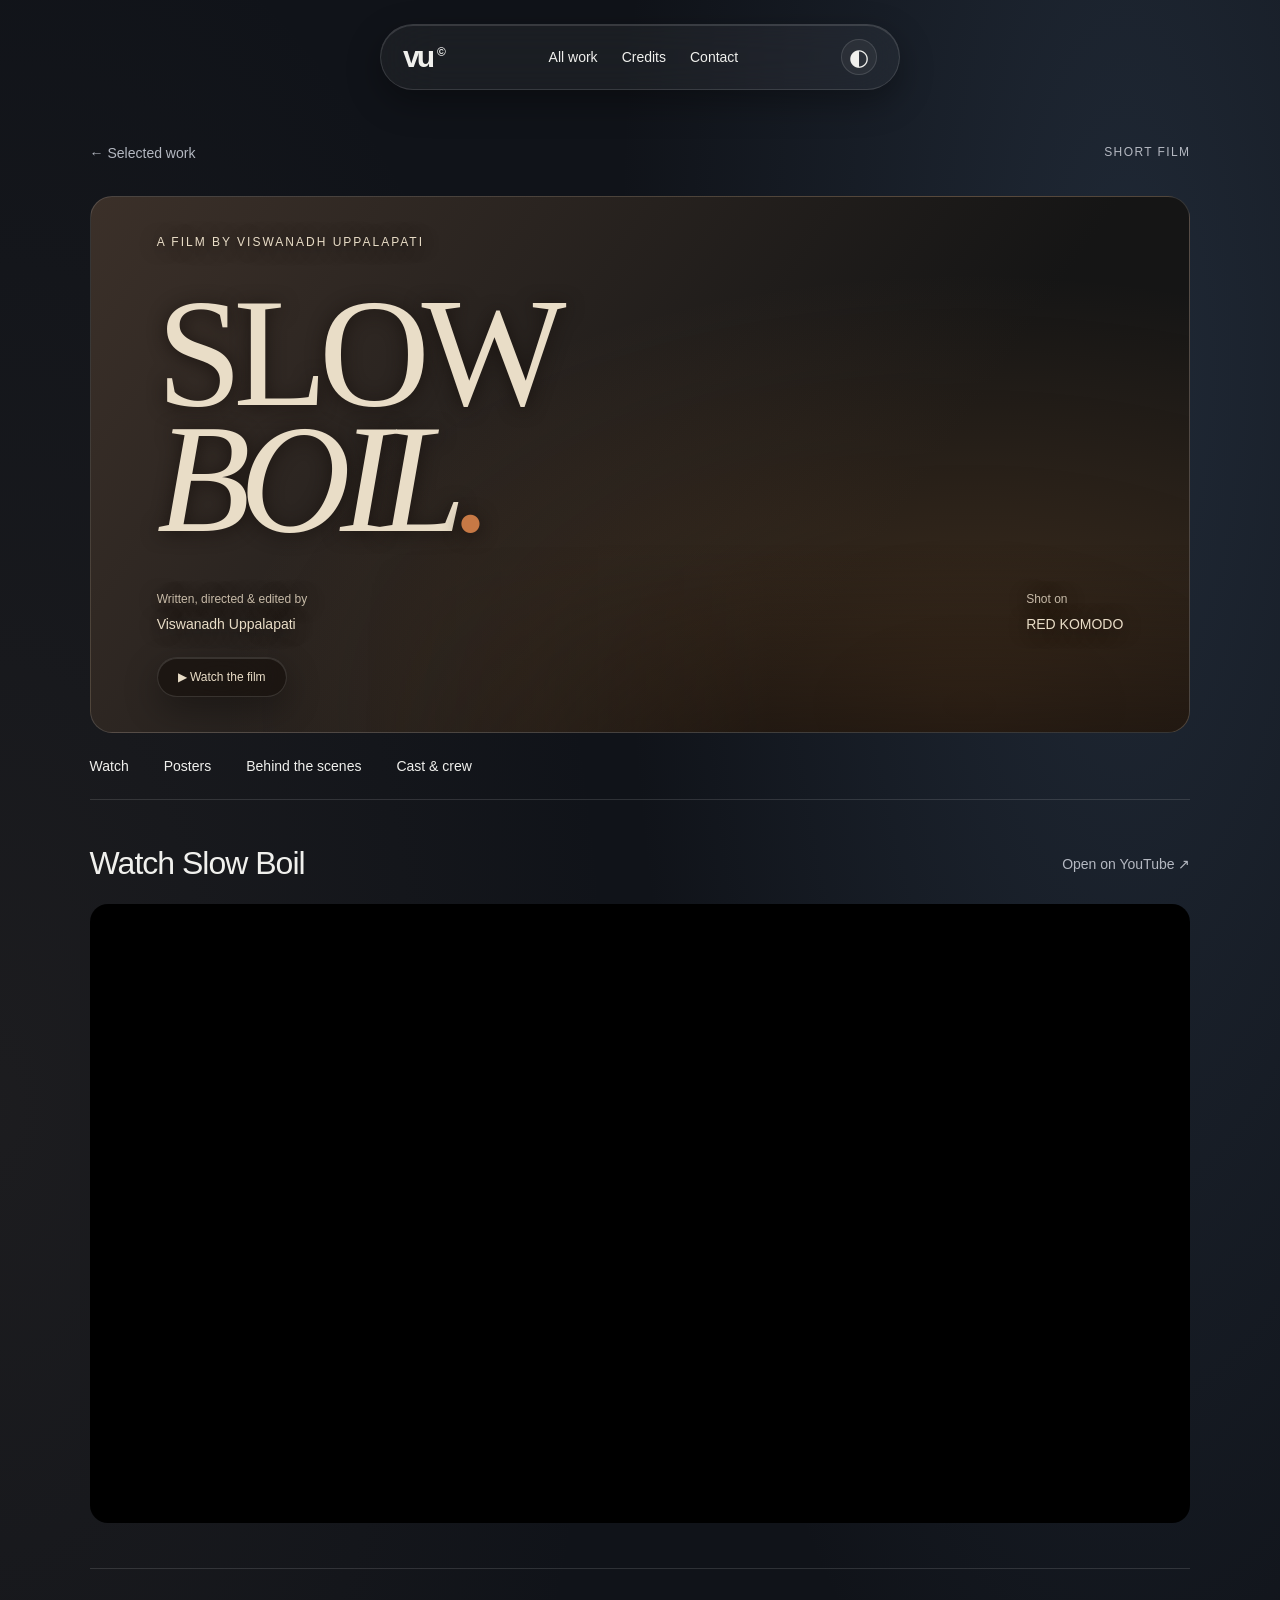
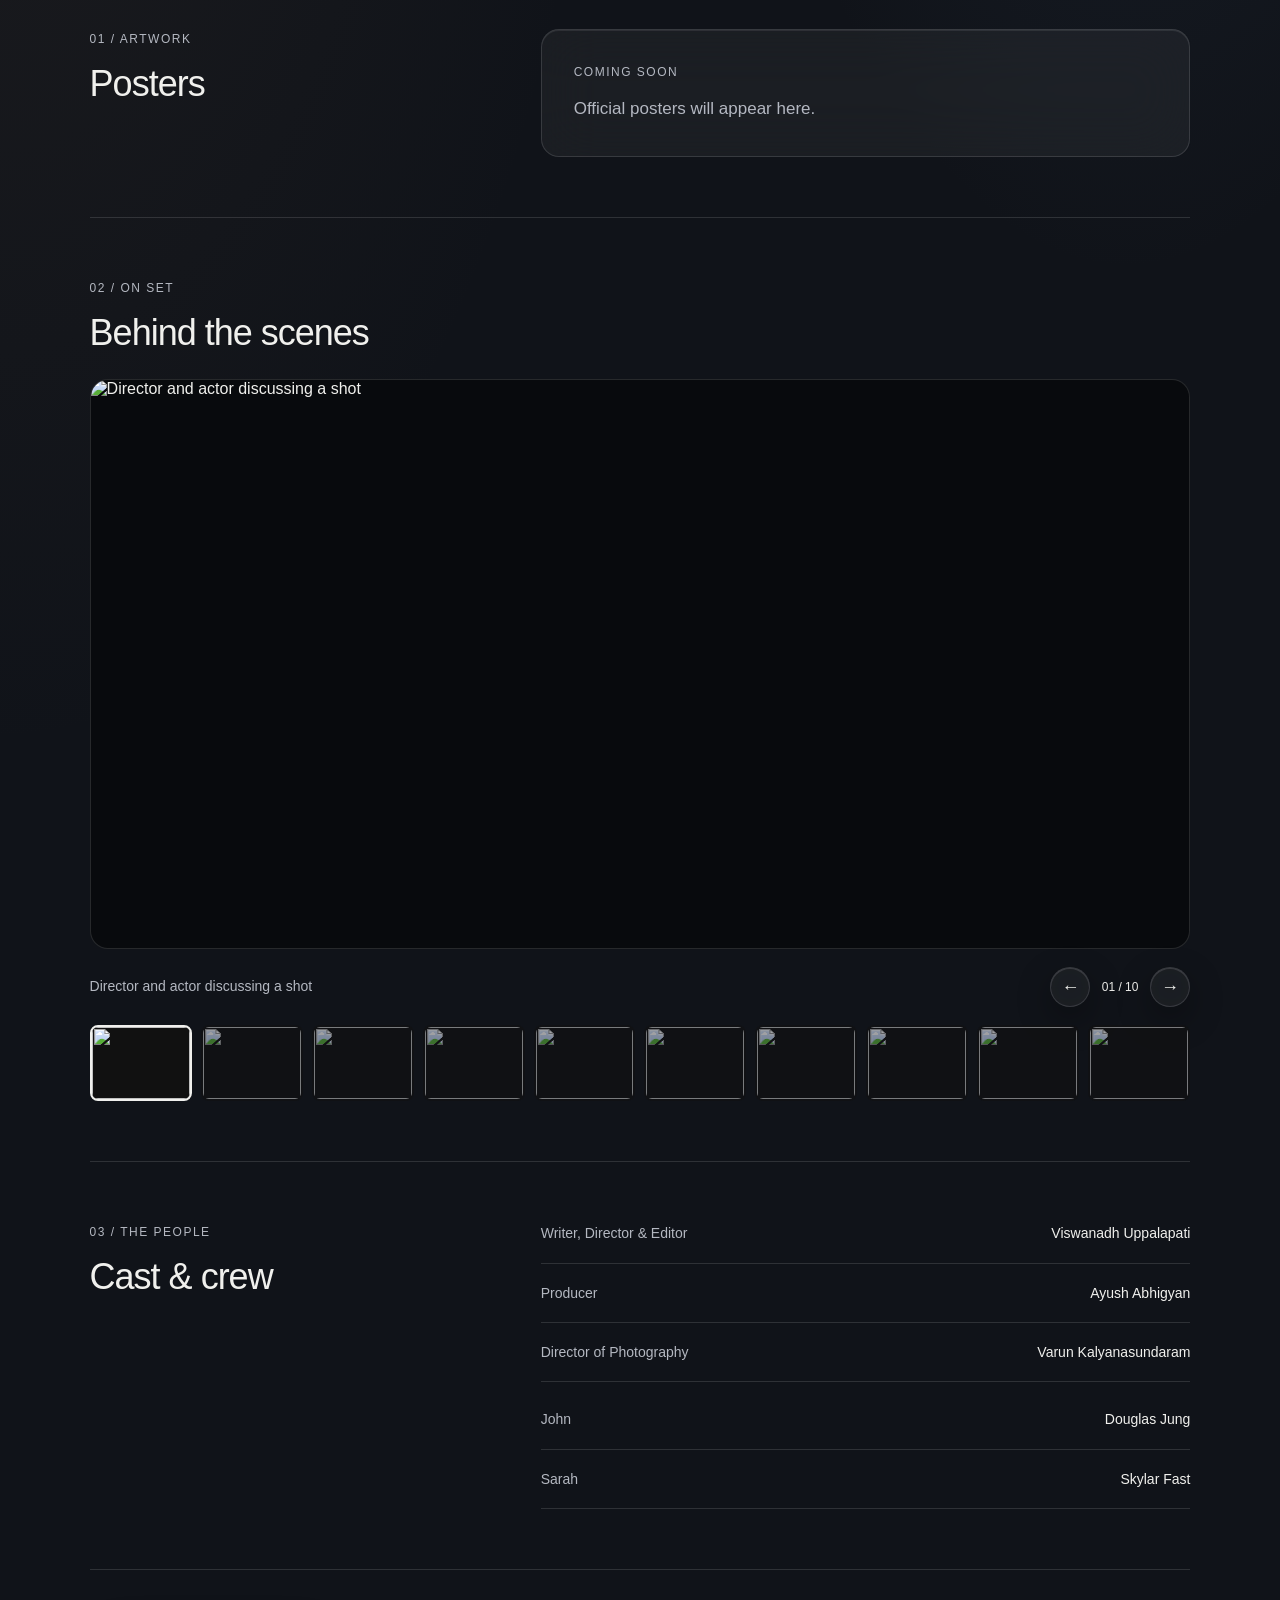
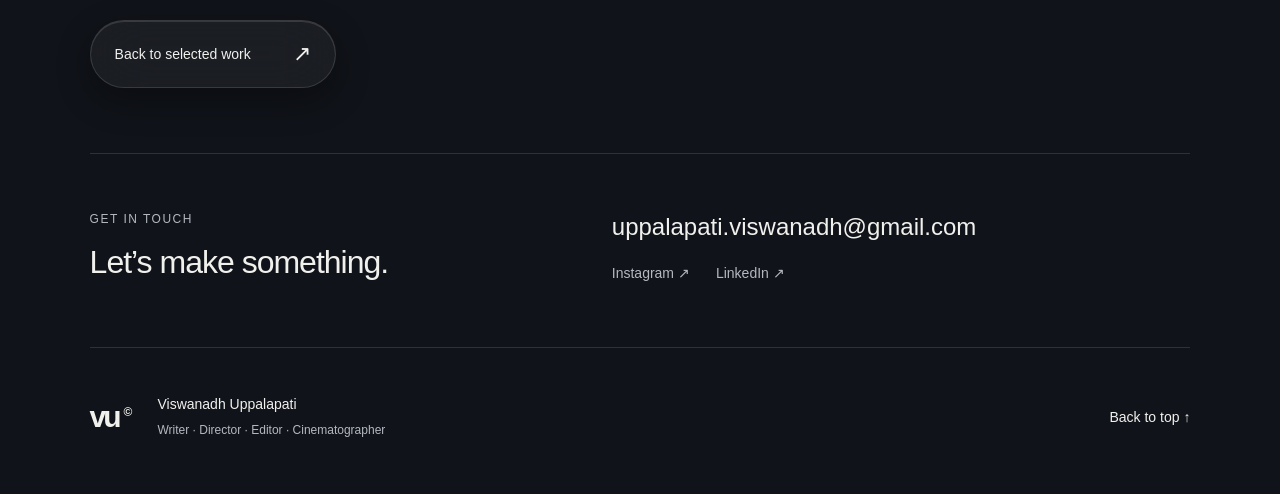
==== slow-boil.html @ 9a4bcbe4 "Add files via upload" ====
<!doctype html>
<html lang="en"><head><meta charset="UTF-8"><meta name="viewport" content="width=device-width, initial-scale=1"><meta name="theme-color" content="#11151d"><title>Slow Boil — A film by Viswanadh Uppalapati</title><meta name="description" content="Slow Boil. Written, directed and edited by Viswanadh Uppalapati. Film credits, posters and behind the scenes."><link rel="icon" href="favicon.svg"><link rel="stylesheet" href="style.css"><link rel="stylesheet" href="slow-boil.css"></head><body class="film-page"><a class="skip" href="#main">Skip to content</a><header class="nav glass"><a class="monogram" href="index.html" aria-label="Portfolio home">vu<span>©</span></a><nav aria-label="Main navigation"><a href="index.html#work">All work</a><a href="#credits">Credits</a><a href="#contact">Contact</a></nav><button id="theme" class="theme" aria-label="Switch to light appearance" title="Switch appearance">◐</button></header>
<main id="main"><section class="detail-hero"><div class="detail-kicker"><a href="index.html#work">← Selected work</a><span>SHORT FILM</span></div><div class="detail-title"><span class="slow-photo" aria-hidden="true"><img src="assets/slow-boil-still.png" alt="" fetchpriority="high"></span><p>A FILM BY VISWANADH UPPALAPATI</p><h1>SLOW<br><em>BOIL<span>.</span></em></h1><div class="detail-byline"><span>Written, directed &amp; edited by<br><strong>Viswanadh Uppalapati</strong></span><span>Shot on<br><strong>RED KOMODO</strong></span></div><a class="detail-watch watch-button glass" href="#watch">▶ Watch the film</a></div></section>
<nav class="detail-nav" aria-label="Film sections"><a href="#watch">Watch</a><a href="#posters">Posters</a><a href="#bts">Behind the scenes</a><a href="#credits">Cast &amp; crew</a></nav>
<section id="watch" class="watch-section"><div class="watch-heading"><h2>Watch Slow Boil</h2><a href="https://youtu.be/mSCTtwdkT5o" target="_blank" rel="noopener noreferrer">Open on YouTube ↗</a></div><div class="film-player"><iframe src="https://www.youtube-nocookie.com/embed/mSCTtwdkT5o" title="Watch Slow Boil" loading="lazy" referrerpolicy="strict-origin-when-cross-origin" allow="accelerometer; autoplay; clipboard-write; encrypted-media; gyroscope; picture-in-picture; web-share" allowfullscreen></iframe></div></section><section id="posters" class="film-section"><div class="section-heading"><span class="small">01 / ARTWORK</span><h2>Posters</h2></div><div class="gallery-empty glass"><span class="small">COMING SOON</span><p>Official posters will appear here.</p></div></section>
<section id="bts" class="film-section"><div class="section-heading"><span class="small">02 / ON SET</span><h2>Behind the scenes</h2></div><div class="bts-gallery"><figure class="bts-feature"><img id="bts-image" src="assets/slow-boil-bts/01.jpg" alt="Director and actor discussing a shot" loading="lazy"></figure><div class="bts-bar"><p id="bts-caption" aria-live="polite">Director and actor discussing a shot</p><div class="bts-controls"><button id="bts-prev" class="glass" aria-label="Previous BTS photo">←</button><span id="bts-count">01 / 10</span><button id="bts-next" class="glass" aria-label="Next BTS photo">→</button></div></div><div class="bts-thumbnails" aria-label="Choose a behind-the-scenes photo"><button class="bts-thumb" aria-label="View photo 1: Director and actor discussing a shot" aria-pressed="true" data-src="assets/slow-boil-bts/01.jpg" data-caption="Director and actor discussing a shot"><img src="assets/slow-boil-bts/01.jpg" alt="" width="912" height="692" loading="lazy"></button><button class="bts-thumb" aria-label="View photo 2: Reviewing the scene with the script and camera monitor" aria-pressed="false" data-src="assets/slow-boil-bts/02.jpg" data-caption="Reviewing the scene with the script and camera monitor"><img src="assets/slow-boil-bts/02.jpg" alt="" width="2048" height="1430" loading="lazy"></button><button class="bts-thumb" aria-label="View photo 3: Camera team preparing the shot" aria-pressed="false" data-src="assets/slow-boil-bts/03.jpg" data-caption="Camera team preparing the shot"><img src="assets/slow-boil-bts/03.jpg" alt="" width="1440" height="1080" loading="lazy"></button><button class="bts-thumb" aria-label="View photo 4: Crew checking the camera monitor" aria-pressed="false" data-src="assets/slow-boil-bts/04.jpg" data-caption="Crew checking the camera monitor"><img src="assets/slow-boil-bts/04.jpg" alt="" width="1440" height="1080" loading="lazy"></button><button class="bts-thumb" aria-label="View photo 5: Actors at the dinner table with the lighting setup" aria-pressed="false" data-src="assets/slow-boil-bts/05.jpg" data-caption="Actors at the dinner table with the lighting setup"><img src="assets/slow-boil-bts/05.jpg" alt="" width="1440" height="1080" loading="lazy"></button><button class="bts-thumb" aria-label="View photo 6: Filming the dinner scene with the boom microphone" aria-pressed="false" data-src="assets/slow-boil-bts/06.jpg" data-caption="Filming the dinner scene with the boom microphone"><img src="assets/slow-boil-bts/06.jpg" alt="" width="1440" height="1080" loading="lazy"></button><button class="bts-thumb" aria-label="View photo 7: Actor waiting beside the camera between takes" aria-pressed="false" data-src="assets/slow-boil-bts/07.jpg" data-caption="Actor waiting beside the camera between takes"><img src="assets/slow-boil-bts/07.jpg" alt="" width="1440" height="1080" loading="lazy"></button><button class="bts-thumb" aria-label="View photo 8: Crew working beside the equipment" aria-pressed="false" data-src="assets/slow-boil-bts/08.jpg" data-caption="Crew working beside the equipment"><img src="assets/slow-boil-bts/08.jpg" alt="" width="1440" height="1080" loading="lazy"></button><button class="bts-thumb" aria-label="View photo 9: A playful moment on the kitchen set" aria-pressed="false" data-src="assets/slow-boil-bts/09.jpg" data-caption="A playful moment on the kitchen set"><img src="assets/slow-boil-bts/09.jpg" alt="" width="1536" height="2048" loading="lazy"></button><button class="bts-thumb" aria-label="View photo 10: Slow Boil cast and crew together on set" aria-pressed="false" data-src="assets/slow-boil-bts/10.jpg" data-caption="Slow Boil cast and crew together on set"><img src="assets/slow-boil-bts/10.jpg" alt="" width="1138" height="496" loading="lazy"></button></div></div></section>
<section id="credits" class="film-section credits-section"><div class="section-heading"><span class="small">03 / THE PEOPLE</span><h2>Cast &amp; crew</h2></div><div class="film-credits"><dl><div><dt>Writer, Director &amp; Editor</dt><dd>Viswanadh Uppalapati</dd></div><div><dt>Producer</dt><dd>Ayush Abhigyan</dd></div><div><dt>Director of Photography</dt><dd>Varun Kalyanasundaram</dd></div></dl><dl><div><dt>John</dt><dd>Douglas Jung</dd></div><div><dt>Sarah</dt><dd>Skylar Fast</dd></div></dl></div></section>
<div class="return-work"><a class="button glass" href="index.html#work">Back to selected work <span aria-hidden="true">↗</span></a></div><section id="contact" class="contact-section"><div><span class="small">GET IN TOUCH</span><h2>Let’s make something.</h2></div><div class="contact-links"><a class="email-link" href="mailto:uppalapati.viswanadh@gmail.com">uppalapati.viswanadh@gmail.com</a><div class="social-links"><a href="https://www.instagram.com/viiswaaa/" target="_blank" rel="noopener noreferrer">Instagram ↗</a><a href="https://www.linkedin.com/in/viswanadh-uppalapati-5238a0225/" target="_blank" rel="noopener noreferrer">LinkedIn ↗</a></div></div></section><footer><a class="monogram" href="index.html" aria-label="Portfolio home">vu<span>©</span></a><p>Viswanadh Uppalapati<br><span>Writer · Director · Editor · Cinematographer</span></p><a href="#main">Back to top ↑</a></footer></main><script src="appearance.js"></script><script src="bts.js"></script></body></html>
---- style.css ----
:root{color-scheme:dark;--bg:#101319;--ink:#f0f0ed;--muted:#b4b8c1;--line:#ffffff20;--glass:#ffffff0c;--shadow:#0005}*{box-sizing:border-box}html{scroll-behavior:smooth;scroll-padding-top:110px}body{margin:0;background:radial-gradient(ellipse at 88% 10%,#41587450,transparent 32%),radial-gradient(ellipse at 0% 30%,#65534325,transparent 34%),var(--bg);color:var(--ink);font-family:Arial,Helvetica,sans-serif;-webkit-font-smoothing:antialiased}body.light{color-scheme:light;--bg:#e8e9ec;--ink:#171c24;--muted:#505968;--line:#13263826;--glass:#ffffff70;--shadow:#2030401f}a{color:inherit;text-decoration:none}button{font:inherit;color:inherit;cursor:pointer}button,a{-webkit-tap-highlight-color:transparent}button:focus-visible,a:focus-visible{outline:2px solid #aacfff;outline-offset:6px}.glass{background:var(--glass);border:1px solid var(--line);box-shadow:inset 0 1px 0 #ffffff21,0 12px 35px var(--shadow);backdrop-filter:blur(28px);-webkit-backdrop-filter:blur(28px)}.nav{position:fixed;z-index:5;top:24px;left:50%;transform:translateX(-50%);width:min(520px,calc(100% - 36px));height:66px;border-radius:40px;display:flex;align-items:center;padding:0 22px;justify-content:space-between}.monogram{font-size:30px;font-weight:800;letter-spacing:-3px}.monogram span{font-size:12px;vertical-align:super;letter-spacing:0;margin-left:5px}.nav nav{display:flex;gap:36px;font-size:14px}.nav a:hover{opacity:.65}.theme{border:1px solid var(--line);background:var(--glass);border-radius:50%;width:36px;height:36px;font-size:23px;line-height:1}main{max-width:1440px;margin:auto;padding:0 7%}.hero{min-height:810px;padding-top:156px;display:flex;flex-direction:column}.eyebrow{display:flex;justify-content:space-between;font-size:12px;letter-spacing:2px}.intro{font-size:16px;color:var(--muted);margin:65px 0 22px}h1{font-size:clamp(64px,8.8vw,132px);font-weight:400;letter-spacing:-.065em;line-height:1.03;margin:0}h1 em{font-family:Georgia,serif;font-weight:400;letter-spacing:-.07em;color:#d7dfec}.light h1 em{color:#516780}.hero-bottom{display:flex;align-items:center;justify-content:space-between;margin:32px 0 55px}.hero-bottom p{font-size:16px;color:var(--muted);line-height:1.65}.button{display:flex;align-items:center;justify-content:space-between;gap:42px;border-radius:40px;padding:20px 24px;font-size:14px;transition:transform .2s,background .2s}.button:hover{transform:translateY(-3px);background:#ffffff18}.button span{font-size:22px}.roles{display:flex;gap:36px;padding:25px 0;border-top:1px solid var(--line);border-bottom:1px solid var(--line);font-size:12px;letter-spacing:2px;color:var(--muted)}.section-top{display:flex;align-items:center;justify-content:space-between;margin:70px 0 26px}h2{font-weight:400;font-size:32px;letter-spacing:-1px;margin:0}.small{font-size:12px;letter-spacing:1.5px;color:var(--muted)}.film{display:flex;flex-direction:column;text-align:left;position:relative;overflow:hidden;width:100%;min-height:530px;border:1px solid #fff2;border-radius:22px;background:radial-gradient(ellipse at 77% 90%,#ae6d3050,transparent 65%),linear-gradient(130deg,#3b3029,#161616 66%);color:#e9ddc7;padding:30px 38px;transition:box-shadow .3s,transform .3s}.film:hover{box-shadow:0 24px 60px #0004;transform:translateY(-3px)}.film-top{display:flex;justify-content:space-between;font-size:12px;letter-spacing:2px;width:100%}.film-title{font-family:Georgia,serif;font-weight:400;font-size:clamp(80px,10vw,155px);letter-spacing:-6px;line-height:.83;margin:55px 0 35px 8%;position:relative}.film-title i{font-weight:400}.title-dot{color:#c77945}.film-bottom{display:flex;align-items:center;justify-content:space-between;width:100%;margin-top:auto;font-size:12px;letter-spacing:1.5px;line-height:2}.film-bottom strong{font-size:14px;font-weight:400;letter-spacing:.2px}.round{display:grid;place-items:center;border:1px solid #fff4;border-radius:50%;height:58px;width:58px;background:#fff1;font-size:25px}.caption{display:flex;align-items:center;gap:25px;margin:22px 0}.caption h3{font-size:22px;font-weight:400;margin:0}.caption>span{font-size:14px;color:var(--muted)}.text-button{background:none;border:none;margin-left:auto;font-size:14px;padding:10px 0}.text-button:hover{text-decoration:underline}.about{display:grid;grid-template-columns:1fr 1fr;gap:70px;margin:125px 0 100px;padding-top:55px;border-top:1px solid var(--line)}.about h2{font-size:clamp(36px,4vw,57px);line-height:1.08;margin-top:24px;letter-spacing:-2px}.bio p{font-size:18px;line-height:1.7;margin:0 0 22px}.bio p+p{font-size:16px;color:var(--muted)}.bio-tags{display:flex;gap:10px;flex-wrap:wrap;margin-top:30px}.bio-tags span{border-radius:25px;padding:10px 15px;font-size:12px}footer{border-top:1px solid var(--line);padding:30px 0 38px;display:flex;align-items:center;gap:25px}footer p{font-size:14px;line-height:1.8}footer p span{font-size:12px;color:var(--muted)}footer>a:last-child{margin-left:auto;font-size:14px}dialog{color:var(--ink);border-radius:24px;padding:45px;width:min(570px,calc(100% - 32px));background:var(--bg)!important;max-height:85vh}dialog::backdrop{background:#000a;backdrop-filter:blur(10px)}dialog h2{font-family:Georgia,serif;font-size:55px;margin:25px 0}.close{position:absolute;right:17px;top:12px;border:0;background:none;font-size:30px}dl>div{padding:15px 0;border-bottom:1px solid var(--line);display:flex;justify-content:space-between;gap:20px;font-size:14px}dt{color:var(--muted)}dd{margin:0;text-align:right}.camera{font-size:12px;color:var(--muted);letter-spacing:1px;margin:25px 0 0}.skip{position:absolute;top:-80px;left:20px;z-index:10;background:var(--bg);padding:12px}.skip:focus{top:20px}@media(min-width:1600px){.hero{min-height:870px}}@media(max-width:700px){main{padding:0 6%}.hero{min-height:auto;padding-top:130px}.eyebrow{font-size:10px;letter-spacing:1px;gap:15px}.intro{margin-top:60px;font-size:14px;max-width:240px;line-height:1.5}h1{font-size:clamp(58px,12vw,84px)}.hero-bottom{display:block;margin:25px 0 35px}.hero-bottom p{font-size:14px}.button{width:fit-content;margin-top:25px;padding:15px 20px}.roles{gap:16px;flex-wrap:wrap;font-size:10px;letter-spacing:1px;padding:20px 0}.section-top{margin-top:45px}h2{font-size:26px}.small{font-size:10px}.film{padding:24px;min-height:390px;border-radius:16px}.film-top{font-size:9px;letter-spacing:1px;gap:25px}.film-title{font-size:89px;margin:50px 0 40px;letter-spacing:-4px}.film-bottom{font-size:9px}.film-bottom strong{font-size:12px}.round{height:45px;width:45px}.caption{gap:10px;flex-wrap:wrap}.caption h3{font-size:20px}.caption>span,.text-button{font-size:12px}.about{grid-template-columns:1fr;gap:30px;margin:70px 0 55px;padding-top:35px}.about h2{font-size:43px}.bio p{font-size:17px}footer{gap:18px;flex-wrap:wrap}footer p span{display:block;max-width:215px}footer>a:last-child{margin-left:0}dialog{padding:35px 24px}dl>div{font-size:13px}}@media(prefers-reduced-motion:reduce){html{scroll-behavior:auto}*{transition:none!important}}

.quote-attribution{font-family:Georgia,serif;font-style:italic;font-size:clamp(18px,2vw,24px);color:var(--muted);margin:24px 0 0;letter-spacing:.1px}.work-tabs{display:flex;width:fit-content;max-width:100%;gap:5px;border-radius:35px;padding:6px;margin-bottom:28px}.work-tabs button{border:0;border-radius:28px;background:transparent;color:var(--muted);font-size:14px;padding:14px 22px;transition:background .2s,color .2s}.work-tabs button[aria-selected="true"]{background:var(--ink);color:var(--bg);box-shadow:0 3px 12px var(--shadow)}.work-tabs button:hover:not([aria-selected="true"]){background:var(--glass);color:var(--ink)}.empty-work{border:1px solid var(--line);border-radius:22px;padding:65px 35px;min-height:240px;background:var(--glass)}.empty-work h3{font-size:24px;font-weight:400;margin:0 0 15px}.empty-work p{font-size:16px;color:var(--muted)}[hidden]{display:none!important}@media(max-width:700px){.work-tabs{border-radius:22px;width:100%;gap:2px}.work-tabs button{font-size:12px;padding:12px 9px;flex:1;border-radius:18px;line-height:1.4}.quote-attribution{margin-top:22px}.empty-work{padding:40px 24px}}

.eyebrow{align-items:center;gap:20px}.eyebrow>span:first-child{font-size:16px;line-height:1.4}.eyebrow>span:last-child{flex-shrink:0}@media(max-width:700px){.eyebrow>span:first-child{font-size:14px;letter-spacing:1.3px}}

.project{margin-top:40px}.project:first-child{margin-top:0}.project-art{min-height:400px;cursor:default}.project-art:hover{transform:none;box-shadow:none}.project-title{font-family:Georgia,serif;font-size:clamp(42px,6.5vw,92px);line-height:1.06;font-weight:400;letter-spacing:-.045em;margin:55px 0 55px 7%}.project-title i{font-weight:400}.project-art.between{background:radial-gradient(ellipse at 90% 90%,#677d8855,transparent 70%),linear-gradient(130deg,#24353e,#111820);color:#dce5e7}.project-art.inherited{background:radial-gradient(ellipse at 15% 90%,#7c5f8855,transparent 65%),linear-gradient(120deg,#2e2735,#17131d);color:#e5dce7}.project-art.borrowed{background:radial-gradient(ellipse at 80% 80%,#8a875044,transparent 70%),linear-gradient(130deg,#34382f,#171b17);color:#e3e5d5}.project-art.two{background:radial-gradient(ellipse at 80% 80%,#965d5655,transparent 70%),linear-gradient(130deg,#3f2e32,#1d171c);color:#ebdcda}@media(max-width:700px){.project-art{min-height:310px}.project-title{margin:45px 0;font-size:clamp(36px,8.5vw,60px)}.project{margin-top:30px}.project .caption{align-items:baseline}.project .caption h3{font-size:19px}}

.film-stack-panel{padding-top:8px}.film-stack{position:relative;height:calc(380px + (var(--layers) - 1)*48px);margin:0 0 24px;isolation:isolate}.stack-card{position:absolute;top:0;left:0;width:100%;height:380px;display:flex;flex-direction:column;text-align:left;border:1px solid #ffffff40;border-radius:20px;padding:0 32px 28px;color:#e9ddc7;background:radial-gradient(ellipse at 77% 90%,#ae6d3050,transparent 65%),linear-gradient(130deg,#3b3029,#161616 66%);transform:translateY(calc(var(--depth)*48px)) scale(calc(.94 + var(--depth)*.02));transform-origin:top center;box-shadow:0 -6px 25px #0003,0 20px 40px #0003;transition:transform .4s ease,box-shadow .3s}.stack-card[aria-pressed="true"]{transform:translateY(calc(var(--depth)*48px)) scale(1)}.stack-card[aria-pressed="false"]:hover{filter:brightness(1.18)}.layer-label{display:flex;justify-content:space-between;gap:15px;align-items:center;min-height:48px;width:100%;font-size:14px;letter-spacing:.2px}.layer-label>span{font-size:12px;opacity:.65}.stack-title{display:block;margin:auto 5%;font-family:Georgia,serif;font-size:clamp(45px,6.5vw,85px);font-weight:400;letter-spacing:-.04em;line-height:.98}.stack-title i{font-weight:400}.stack-credit{font-size:12px;line-height:1.8;letter-spacing:1px}.stack-credit strong{font-size:14px;font-weight:400;letter-spacing:0}.stack-card.between{background:radial-gradient(ellipse at 90% 90%,#677d8855,transparent 70%),linear-gradient(130deg,#24353e,#111820);color:#dce5e7}.stack-card.inherited{background:radial-gradient(ellipse at 15% 90%,#7c5f8855,transparent 65%),linear-gradient(120deg,#2e2735,#17131d);color:#e5dce7}.stack-card.borrowed{background:radial-gradient(ellipse at 80% 80%,#8a875044,transparent 70%),linear-gradient(130deg,#34382f,#171b17);color:#e3e5d5}.stack-card.two{background:radial-gradient(ellipse at 80% 80%,#965d5655,transparent 70%),linear-gradient(130deg,#3f2e32,#1d171c);color:#ebdcda}.stack-footer{display:flex;align-items:center;justify-content:space-between;gap:20px;min-height:66px}.stack-description h3{font-size:22px;font-weight:400;margin:0 0 7px}.stack-description p{font-size:14px;color:var(--muted);margin:0}.stack-controls{display:flex;align-items:center;gap:14px;flex-shrink:0}.stack-prev,.stack-next{width:44px;height:44px;border-radius:50%;font-size:20px}.stack-counter{font-size:12px;letter-spacing:1px;color:var(--muted);white-space:nowrap}.stack-credits{margin:0 10px 0 0}.stack-card:focus-visible{outline-offset:3px;outline:3px solid #aacfff}.about{margin-top:85px}@media(max-width:700px){.film-stack{height:calc(300px + (var(--layers) - 1)*48px)}.stack-card{height:300px;padding:0 20px 22px;border-radius:16px}.layer-label{font-size:12px}.stack-title{font-size:clamp(34px,8.5vw,58px);margin:auto 0}.stack-credit{font-size:10px}.stack-credit strong{font-size:12px}.stack-footer{align-items:flex-start;flex-direction:column;gap:18px}.stack-description h3{font-size:20px}.stack-controls{width:100%;gap:12px}.stack-credits{margin-right:auto}.stack-controls>.stack-prev{margin-left:auto}.stack-description p{font-size:13px}}

.stack-card.inherited{overflow:hidden;isolation:isolate}.inherited-still{position:absolute;right:0;top:0;width:72%;height:100%;object-fit:cover;object-position:45% center;z-index:-1;pointer-events:none;-webkit-mask-image:linear-gradient(to right,transparent 0%,rgba(0,0,0,.25) 20%,#000 48%);mask-image:linear-gradient(to right,transparent 0%,rgba(0,0,0,.25) 20%,#000 48%)}.stack-card.inherited .stack-title{font-size:clamp(42px,5.8vw,76px);text-shadow:0 2px 18px #17131d80}.stack-card.inherited .layer-label,.stack-card.inherited .stack-credit{text-shadow:0 1px 8px #000}@media(max-width:700px){.inherited-still{width:80%;object-position:46% center;-webkit-mask-image:linear-gradient(to right,transparent 0%,rgba(0,0,0,.35) 27%,#000 62%);mask-image:linear-gradient(to right,transparent 0%,rgba(0,0,0,.35) 27%,#000 62%)}.stack-card.inherited .stack-title{font-size:clamp(34px,8.5vw,58px)}}

.stack-card.slow{overflow:hidden;isolation:isolate}.slow-photo{position:absolute;inset:0 0 0 28%;overflow:hidden;z-index:-1;pointer-events:none;-webkit-mask-image:linear-gradient(to right,transparent 0%,rgba(0,0,0,.3) 20%,#000 49%);mask-image:linear-gradient(to right,transparent 0%,rgba(0,0,0,.3) 20%,#000 49%)}.slow-photo img{display:block;width:100%;height:100%;object-fit:cover;object-position:center;transform:scale(1.335)}.stack-card.slow .stack-title,.stack-card.slow .stack-credit,.stack-card.slow .layer-label{text-shadow:0 2px 15px #17100c}.stack-card.slow .layer-label{background:linear-gradient(180deg,#17100c70,transparent)}@media(max-width:700px){.slow-photo{left:12%;-webkit-mask-image:linear-gradient(to right,transparent,#000 65%);mask-image:linear-gradient(to right,transparent,#000 65%)}.stack-card.slow .stack-title{font-size:clamp(40px,9.5vw,65px)}}

.stack-card.between{overflow:hidden;isolation:isolate}.between-still{position:absolute;inset:0 0 0 auto;width:76%;height:100%;object-fit:cover;object-position:60% 30%;z-index:-1;pointer-events:none;-webkit-mask-image:linear-gradient(to right,transparent 0%,rgba(0,0,0,.2) 20%,#000 54%);mask-image:linear-gradient(to right,transparent 0%,rgba(0,0,0,.2) 20%,#000 54%)}.stack-card.between .stack-title{font-size:clamp(38px,5.1vw,68px);text-shadow:0 2px 18px #111820aa}.stack-card.between .stack-credit,.stack-card.between .layer-label{text-shadow:0 1px 10px #111820}.stack-card.between .layer-label{background:linear-gradient(180deg,#11182050,transparent)}@media(max-width:700px){.between-still{width:85%;object-position:60% 25%;-webkit-mask-image:linear-gradient(to right,transparent,#000 70%);mask-image:linear-gradient(to right,transparent,#000 70%)}.stack-card.between .stack-title{font-size:clamp(32px,7.5vw,48px)}}

.stack-card.borrowed{overflow:hidden;isolation:isolate}.borrowed-still{position:absolute;right:0;top:0;width:76%;height:100%;object-fit:cover;object-position:56% 35%;z-index:-1;pointer-events:none;-webkit-mask-image:linear-gradient(to right,transparent 0%,rgba(0,0,0,.25) 20%,#000 55%);mask-image:linear-gradient(to right,transparent 0%,rgba(0,0,0,.25) 20%,#000 55%)}.stack-card.borrowed .stack-title,.stack-card.borrowed .stack-credit,.stack-card.borrowed .layer-label{text-shadow:0 2px 16px #171b17}.about{align-items:center}.portrait-frame{margin:30px 0 0;max-width:290px;width:75%;border:1px solid var(--line);border-radius:20px;overflow:hidden;box-shadow:0 15px 40px var(--shadow)}.portrait-frame img{display:block;width:100%;height:auto}.bio{max-width:560px}@media(max-width:700px){.borrowed-still{width:85%;object-position:57% 30%;-webkit-mask-image:linear-gradient(to right,transparent,#000 70%);mask-image:linear-gradient(to right,transparent,#000 70%)}.portrait-frame{width:210px;max-width:80%;margin-top:25px}.about{gap:30px}}

.nav nav{gap:24px}.camera-credit{display:block;font-size:11px;letter-spacing:.5px;opacity:.9;margin-top:5px}.selected-camera{margin-top:7px!important;font-size:12px!important}.stack-controls{flex-wrap:wrap;justify-content:flex-end;max-width:55%}.watch-pending{font-size:12px;color:var(--muted);flex-basis:100%;text-align:right}.software{margin-top:30px}.software h3{font-size:14px;font-weight:400;margin:0 0 14px;color:var(--muted)}.software ul{list-style:none;margin:0;padding:0}.software li{display:flex;justify-content:space-between;gap:20px;padding:12px 0;border-bottom:1px solid var(--line);font-size:14px}.software li span:last-child{color:var(--muted);font-size:12px;text-align:right}.contact-section{display:grid;grid-template-columns:1fr 1.2fr;align-items:center;gap:40px;padding:55px 0 65px;border-top:1px solid var(--line)}.contact-section h2{font-size:32px;line-height:1.2;margin-top:16px}.contact-links{min-width:0}.email-link{font-size:clamp(16px,2vw,24px);overflow-wrap:anywhere;line-height:1.5}.email-link:hover{text-decoration:underline;text-underline-offset:5px}.social-links{display:flex;gap:26px;margin-top:20px;font-size:14px;color:var(--muted)}.social-links a:hover{color:var(--ink)}@media(max-width:700px){.nav nav{gap:17px}.nav{padding:0 18px}.nav nav a{font-size:13px}.stack-controls{max-width:100%;justify-content:flex-start}.watch-pending{text-align:left}.contact-section{grid-template-columns:1fr;gap:26px;padding:38px 0}.contact-section h2{font-size:29px}.software li{gap:12px}.camera-credit{font-size:10px}}

.watch-film{font-size:14px;padding:10px 14px;border:1px solid var(--line);border-radius:24px;background:var(--glass)}.watch-film:hover{background:var(--ink);color:var(--bg)}
---- slow-boil.css ----
.detail-hero{padding-top:145px}.detail-kicker{display:flex;justify-content:space-between;gap:20px;font-size:12px;letter-spacing:1.4px;color:var(--muted);margin-bottom:35px}.detail-kicker a{font-size:14px;letter-spacing:0}.detail-title{background:radial-gradient(ellipse at 80% 95%,#ae6d3045,transparent 60%),linear-gradient(125deg,#3b3029,#151515 70%);color:#e9ddc7;border:1px solid #ffffff24;border-radius:22px;padding:38px 6% 35px;min-height:530px;display:flex;flex-direction:column}.detail-title>p{font-size:12px;letter-spacing:2px;margin:0 0 42px}.detail-title h1{font-family:Georgia,serif;font-size:clamp(88px,12vw,164px);line-height:.82;letter-spacing:-.055em;margin:0 0 45px}.detail-title h1 em{color:inherit}.detail-title h1 em span{color:#c77945}.detail-byline{display:flex;gap:40px;justify-content:space-between;margin-top:auto;font-size:12px;line-height:1.9;color:#c7baa7}.detail-byline strong{font-size:14px;font-weight:400;color:#e9ddc7}.detail-nav{display:flex;gap:35px;flex-wrap:wrap;border-bottom:1px solid var(--line);padding:25px 0;font-size:14px}.detail-nav a:hover{text-decoration:underline;text-underline-offset:5px}.film-section{padding:60px 0;border-bottom:1px solid var(--line);display:grid;grid-template-columns:1fr 1.6fr;gap:45px}.section-heading h2{font-size:36px;line-height:1.15;margin-top:16px}.gallery-empty{padding:32px;border-radius:18px;align-self:start;box-shadow:inset 0 1px 0 #ffffff15}.gallery-empty p{font-size:17px;line-height:1.7;color:var(--muted);margin:15px 0 0}.film-credits dl{margin:0 0 26px}.film-credits dl:last-child{margin-bottom:0}.film-credits dl>div{padding:18px 0;line-height:1.6}.film-credits dl>div:first-child{padding-top:0}.film-credits dt,.film-credits dd{font-size:14px}.return-work{padding:50px 0 65px}.return-work .button{width:fit-content}@media(max-width:700px){.detail-hero{padding-top:125px}.detail-title{min-height:420px;padding:25px}.detail-title>p{font-size:10px;letter-spacing:1.3px;margin-bottom:40px}.detail-title h1{font-size:clamp(88px,21vw,135px)}.detail-byline{gap:20px;font-size:10px}.detail-byline strong{font-size:12px}.detail-nav{gap:22px;font-size:13px}.film-section{grid-template-columns:1fr;gap:25px;padding:38px 0}.section-heading h2{font-size:30px;margin-top:12px}.gallery-empty{padding:25px}.gallery-empty p{font-size:16px}.film-credits dl>div{gap:20px}.film-credits dt,.film-credits dd{font-size:13px}.detail-kicker{letter-spacing:1px}.detail-kicker a{font-size:13px}}

.detail-title{position:relative;isolation:isolate;overflow:hidden}.detail-title .slow-photo{left:25%}.detail-title h1,.detail-title>p,.detail-byline{text-shadow:0 2px 18px #17100ccc}.detail-title .slow-photo::after{content:"";position:absolute;inset:0;background:linear-gradient(to top,#17100c99,transparent 35%)}@media(max-width:700px){.detail-title .slow-photo{left:5%}.detail-title .slow-photo img{object-position:52% center}}

.detail-watch{font-size:12px!important;letter-spacing:.4px!important;color:#e9ddc7;margin:18px 0 0!important}.film-page .contact-section{grid-template-columns:1fr 1.2fr}@media(max-width:700px){.film-page .contact-section{grid-template-columns:1fr}}

.watch-button{display:block;width:fit-content;border-radius:25px;padding:12px 20px;letter-spacing:0!important;background:#17100cb0;margin-top:20px!important}.watch-section{padding:45px 0;border-bottom:1px solid var(--line)}.watch-heading{display:flex;align-items:center;justify-content:space-between;gap:20px;margin-bottom:22px}.watch-heading a{font-size:14px;color:var(--muted)}.film-player{aspect-ratio:16/9;border-radius:18px;overflow:hidden;background:#000}.film-player iframe{width:100%;height:100%;border:0;display:block}#bts{grid-template-columns:1fr;gap:25px}.bts-gallery{min-width:0}.bts-feature{margin:0;background:#080a0d;border:1px solid var(--line);border-radius:18px;overflow:hidden;height:clamp(280px,46vw,570px);display:flex;align-items:center;justify-content:center}.bts-feature img{display:block;width:100%;height:100%;object-fit:contain}.bts-bar{display:flex;align-items:center;justify-content:space-between;gap:20px;margin:18px 0}.bts-bar p{font-size:14px;line-height:1.5;color:var(--muted);margin:0}.bts-controls{display:flex;align-items:center;gap:12px;flex-shrink:0}.bts-controls button{height:40px;width:40px;border-radius:50%;font-size:18px}.bts-controls span{font-size:12px;white-space:nowrap}.bts-thumbnails{display:grid;grid-template-columns:repeat(10,minmax(0,1fr));gap:9px}.bts-thumb{border:2px solid transparent;background:#111;padding:0;border-radius:8px;overflow:hidden;aspect-ratio:4/3;opacity:.6;transition:opacity .2s,border-color .2s}.bts-thumb[aria-pressed="true"]{border-color:var(--ink);opacity:1}.bts-thumb:hover{opacity:1}.bts-thumb img{display:block;width:100%;height:100%;object-fit:cover}@media(max-width:700px){.watch-heading{align-items:flex-start;flex-direction:column;gap:12px}.watch-heading h2{font-size:27px}.bts-thumbnails{grid-template-columns:repeat(5,minmax(0,1fr));gap:7px}.bts-bar{align-items:flex-start;flex-direction:column;gap:12px}.bts-controls{align-self:flex-end}.bts-feature{height:330px}.bts-feature img{object-fit:contain}}
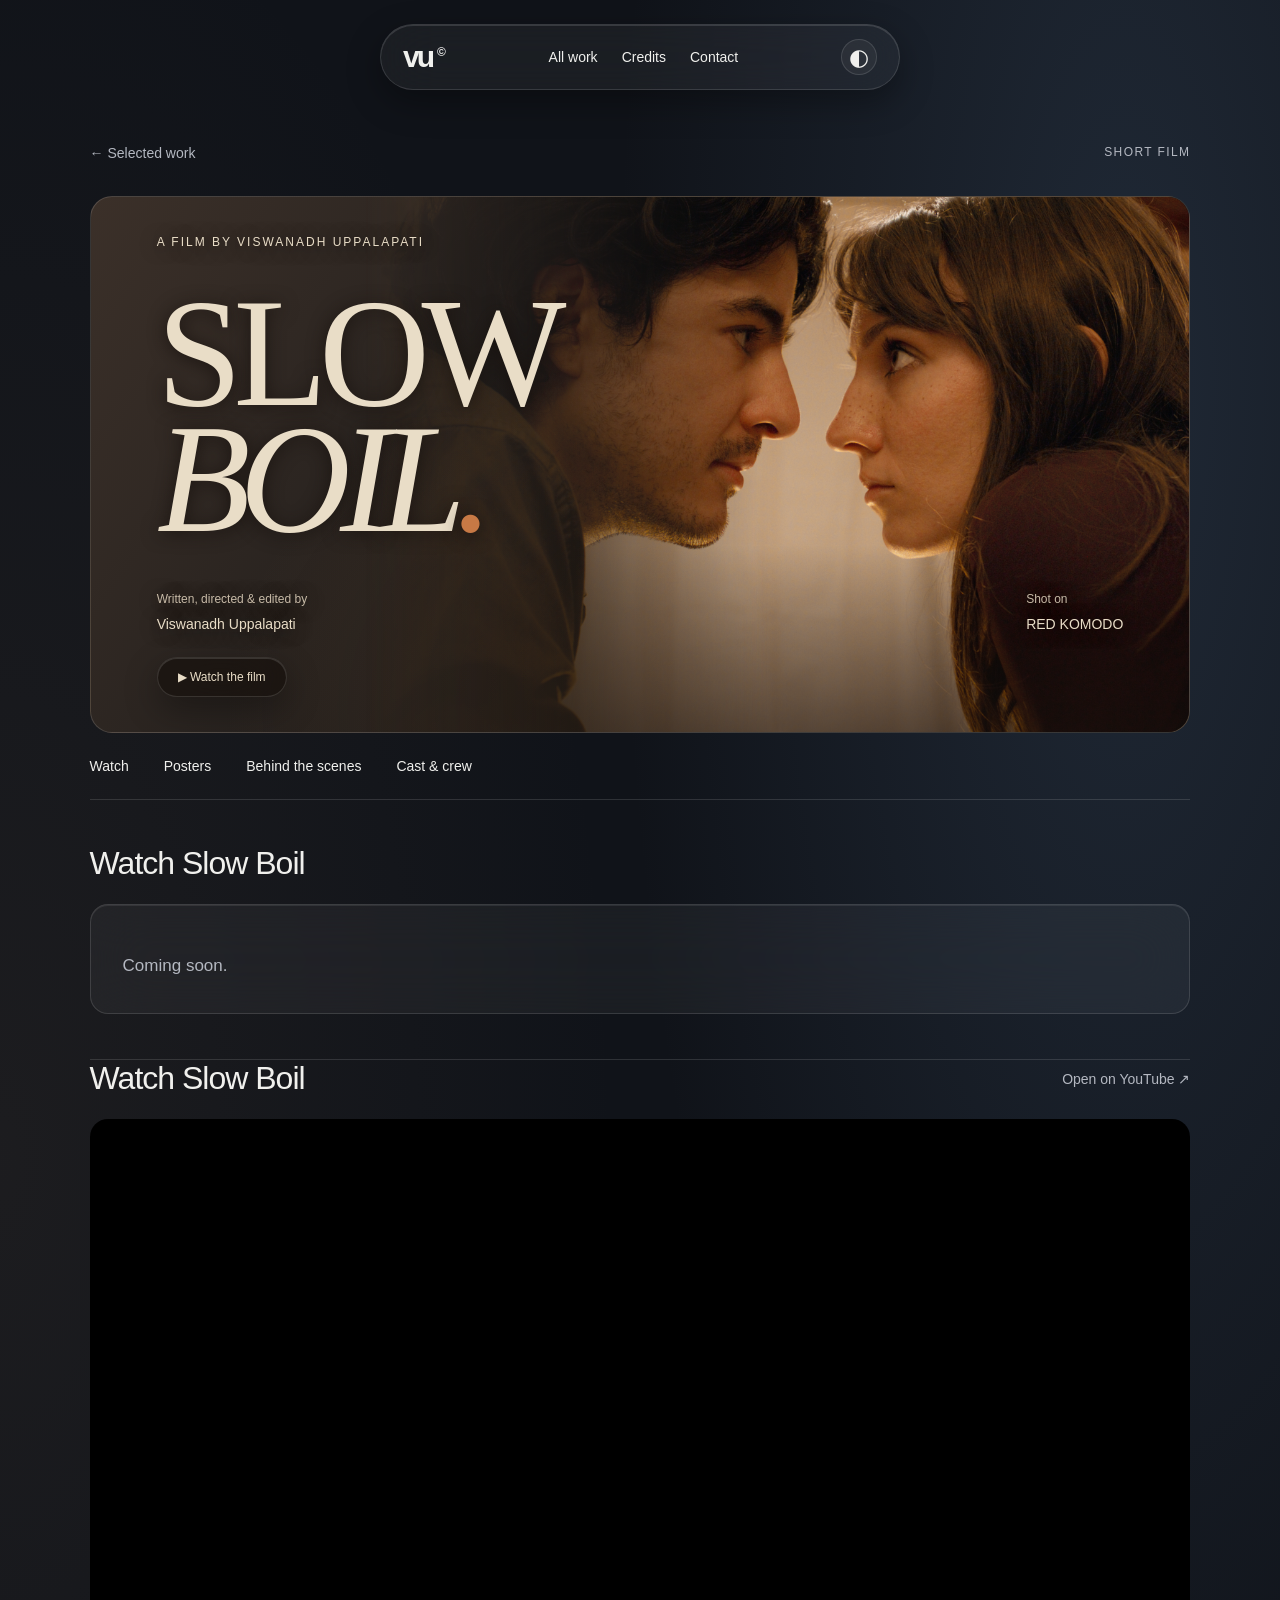
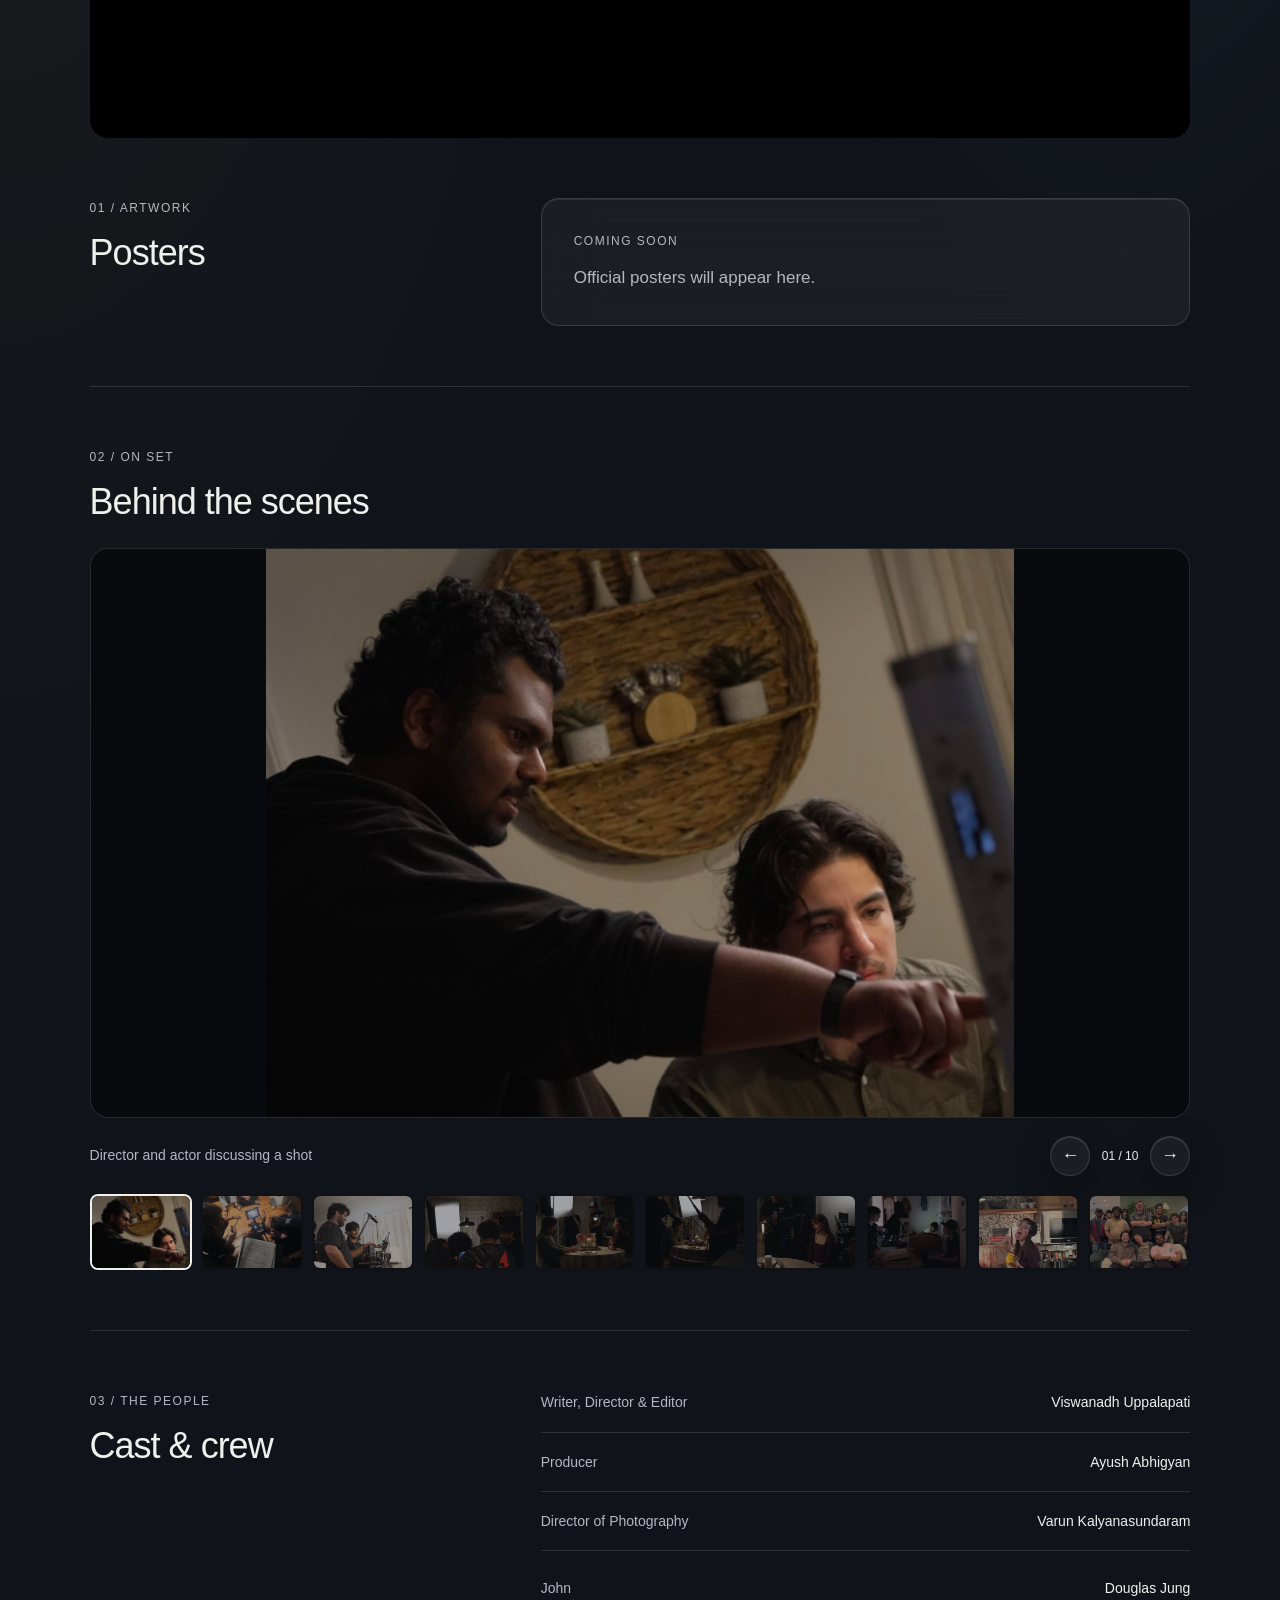
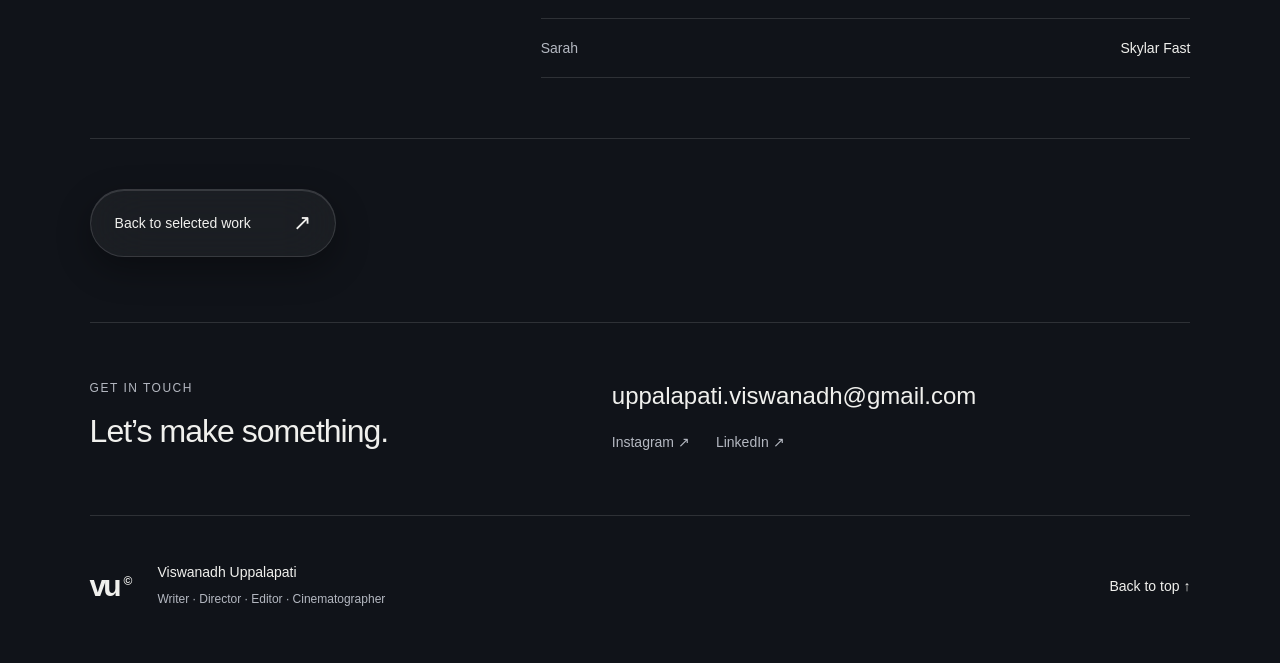
==== commit 0db75ebf: "Update slow-boil.html" ====
--- a/slow-boil.html
+++ b/slow-boil.html
@@ -2,7 +2,14 @@
 <html lang="en"><head><meta charset="UTF-8"><meta name="viewport" content="width=device-width, initial-scale=1"><meta name="theme-color" content="#11151d"><title>Slow Boil — A film by Viswanadh Uppalapati</title><meta name="description" content="Slow Boil. Written, directed and edited by Viswanadh Uppalapati. Film credits, posters and behind the scenes."><link rel="icon" href="favicon.svg"><link rel="stylesheet" href="style.css"><link rel="stylesheet" href="slow-boil.css"></head><body class="film-page"><a class="skip" href="#main">Skip to content</a><header class="nav glass"><a class="monogram" href="index.html" aria-label="Portfolio home">vu<span>©</span></a><nav aria-label="Main navigation"><a href="index.html#work">All work</a><a href="#credits">Credits</a><a href="#contact">Contact</a></nav><button id="theme" class="theme" aria-label="Switch to light appearance" title="Switch appearance">◐</button></header>
 <main id="main"><section class="detail-hero"><div class="detail-kicker"><a href="index.html#work">← Selected work</a><span>SHORT FILM</span></div><div class="detail-title"><span class="slow-photo" aria-hidden="true"><img src="assets/slow-boil-still.png" alt="" fetchpriority="high"></span><p>A FILM BY VISWANADH UPPALAPATI</p><h1>SLOW<br><em>BOIL<span>.</span></em></h1><div class="detail-byline"><span>Written, directed &amp; edited by<br><strong>Viswanadh Uppalapati</strong></span><span>Shot on<br><strong>RED KOMODO</strong></span></div><a class="detail-watch watch-button glass" href="#watch">▶ Watch the film</a></div></section>
 <nav class="detail-nav" aria-label="Film sections"><a href="#watch">Watch</a><a href="#posters">Posters</a><a href="#bts">Behind the scenes</a><a href="#credits">Cast &amp; crew</a></nav>
-<section id="watch" class="watch-section"><div class="watch-heading"><h2>Watch Slow Boil</h2><a href="https://youtu.be/mSCTtwdkT5o" target="_blank" rel="noopener noreferrer">Open on YouTube ↗</a></div><div class="film-player"><iframe src="https://www.youtube-nocookie.com/embed/mSCTtwdkT5o" title="Watch Slow Boil" loading="lazy" referrerpolicy="strict-origin-when-cross-origin" allow="accelerometer; autoplay; clipboard-write; encrypted-media; gyroscope; picture-in-picture; web-share" allowfullscreen></iframe></div></section><section id="posters" class="film-section"><div class="section-heading"><span class="small">01 / ARTWORK</span><h2>Posters</h2></div><div class="gallery-empty glass"><span class="small">COMING SOON</span><p>Official posters will appear here.</p></div></section>
+<section id="watch" class="watch-section">
+  <div class="watch-heading">
+    <h2>Watch Slow Boil</h2>
+  </div>
+  <div class="gallery-empty glass">
+    <p>Coming soon.</p>
+  </div>
+</section><div class="watch-heading"><h2>Watch Slow Boil</h2><a href="https://youtu.be/mSCTtwdkT5o" target="_blank" rel="noopener noreferrer">Open on YouTube ↗</a></div><div class="film-player"><iframe src="https://www.youtube-nocookie.com/embed/mSCTtwdkT5o" title="Watch Slow Boil" loading="lazy" referrerpolicy="strict-origin-when-cross-origin" allow="accelerometer; autoplay; clipboard-write; encrypted-media; gyroscope; picture-in-picture; web-share" allowfullscreen></iframe></div></section><section id="posters" class="film-section"><div class="section-heading"><span class="small">01 / ARTWORK</span><h2>Posters</h2></div><div class="gallery-empty glass"><span class="small">COMING SOON</span><p>Official posters will appear here.</p></div></section>
 <section id="bts" class="film-section"><div class="section-heading"><span class="small">02 / ON SET</span><h2>Behind the scenes</h2></div><div class="bts-gallery"><figure class="bts-feature"><img id="bts-image" src="assets/slow-boil-bts/01.jpg" alt="Director and actor discussing a shot" loading="lazy"></figure><div class="bts-bar"><p id="bts-caption" aria-live="polite">Director and actor discussing a shot</p><div class="bts-controls"><button id="bts-prev" class="glass" aria-label="Previous BTS photo">←</button><span id="bts-count">01 / 10</span><button id="bts-next" class="glass" aria-label="Next BTS photo">→</button></div></div><div class="bts-thumbnails" aria-label="Choose a behind-the-scenes photo"><button class="bts-thumb" aria-label="View photo 1: Director and actor discussing a shot" aria-pressed="true" data-src="assets/slow-boil-bts/01.jpg" data-caption="Director and actor discussing a shot"><img src="assets/slow-boil-bts/01.jpg" alt="" width="912" height="692" loading="lazy"></button><button class="bts-thumb" aria-label="View photo 2: Reviewing the scene with the script and camera monitor" aria-pressed="false" data-src="assets/slow-boil-bts/02.jpg" data-caption="Reviewing the scene with the script and camera monitor"><img src="assets/slow-boil-bts/02.jpg" alt="" width="2048" height="1430" loading="lazy"></button><button class="bts-thumb" aria-label="View photo 3: Camera team preparing the shot" aria-pressed="false" data-src="assets/slow-boil-bts/03.jpg" data-caption="Camera team preparing the shot"><img src="assets/slow-boil-bts/03.jpg" alt="" width="1440" height="1080" loading="lazy"></button><button class="bts-thumb" aria-label="View photo 4: Crew checking the camera monitor" aria-pressed="false" data-src="assets/slow-boil-bts/04.jpg" data-caption="Crew checking the camera monitor"><img src="assets/slow-boil-bts/04.jpg" alt="" width="1440" height="1080" loading="lazy"></button><button class="bts-thumb" aria-label="View photo 5: Actors at the dinner table with the lighting setup" aria-pressed="false" data-src="assets/slow-boil-bts/05.jpg" data-caption="Actors at the dinner table with the lighting setup"><img src="assets/slow-boil-bts/05.jpg" alt="" width="1440" height="1080" loading="lazy"></button><button class="bts-thumb" aria-label="View photo 6: Filming the dinner scene with the boom microphone" aria-pressed="false" data-src="assets/slow-boil-bts/06.jpg" data-caption="Filming the dinner scene with the boom microphone"><img src="assets/slow-boil-bts/06.jpg" alt="" width="1440" height="1080" loading="lazy"></button><button class="bts-thumb" aria-label="View photo 7: Actor waiting beside the camera between takes" aria-pressed="false" data-src="assets/slow-boil-bts/07.jpg" data-caption="Actor waiting beside the camera between takes"><img src="assets/slow-boil-bts/07.jpg" alt="" width="1440" height="1080" loading="lazy"></button><button class="bts-thumb" aria-label="View photo 8: Crew working beside the equipment" aria-pressed="false" data-src="assets/slow-boil-bts/08.jpg" data-caption="Crew working beside the equipment"><img src="assets/slow-boil-bts/08.jpg" alt="" width="1440" height="1080" loading="lazy"></button><button class="bts-thumb" aria-label="View photo 9: A playful moment on the kitchen set" aria-pressed="false" data-src="assets/slow-boil-bts/09.jpg" data-caption="A playful moment on the kitchen set"><img src="assets/slow-boil-bts/09.jpg" alt="" width="1536" height="2048" loading="lazy"></button><button class="bts-thumb" aria-label="View photo 10: Slow Boil cast and crew together on set" aria-pressed="false" data-src="assets/slow-boil-bts/10.jpg" data-caption="Slow Boil cast and crew together on set"><img src="assets/slow-boil-bts/10.jpg" alt="" width="1138" height="496" loading="lazy"></button></div></div></section>
 <section id="credits" class="film-section credits-section"><div class="section-heading"><span class="small">03 / THE PEOPLE</span><h2>Cast &amp; crew</h2></div><div class="film-credits"><dl><div><dt>Writer, Director &amp; Editor</dt><dd>Viswanadh Uppalapati</dd></div><div><dt>Producer</dt><dd>Ayush Abhigyan</dd></div><div><dt>Director of Photography</dt><dd>Varun Kalyanasundaram</dd></div></dl><dl><div><dt>John</dt><dd>Douglas Jung</dd></div><div><dt>Sarah</dt><dd>Skylar Fast</dd></div></dl></div></section>
 <div class="return-work"><a class="button glass" href="index.html#work">Back to selected work <span aria-hidden="true">↗</span></a></div><section id="contact" class="contact-section"><div><span class="small">GET IN TOUCH</span><h2>Let’s make something.</h2></div><div class="contact-links"><a class="email-link" href="mailto:uppalapati.viswanadh@gmail.com">uppalapati.viswanadh@gmail.com</a><div class="social-links"><a href="https://www.instagram.com/viiswaaa/" target="_blank" rel="noopener noreferrer">Instagram ↗</a><a href="https://www.linkedin.com/in/viswanadh-uppalapati-5238a0225/" target="_blank" rel="noopener noreferrer">LinkedIn ↗</a></div></div></section><footer><a class="monogram" href="index.html" aria-label="Portfolio home">vu<span>©</span></a><p>Viswanadh Uppalapati<br><span>Writer · Director · Editor · Cinematographer</span></p><a href="#main">Back to top ↑</a></footer></main><script src="appearance.js"></script><script src="bts.js"></script></body></html>
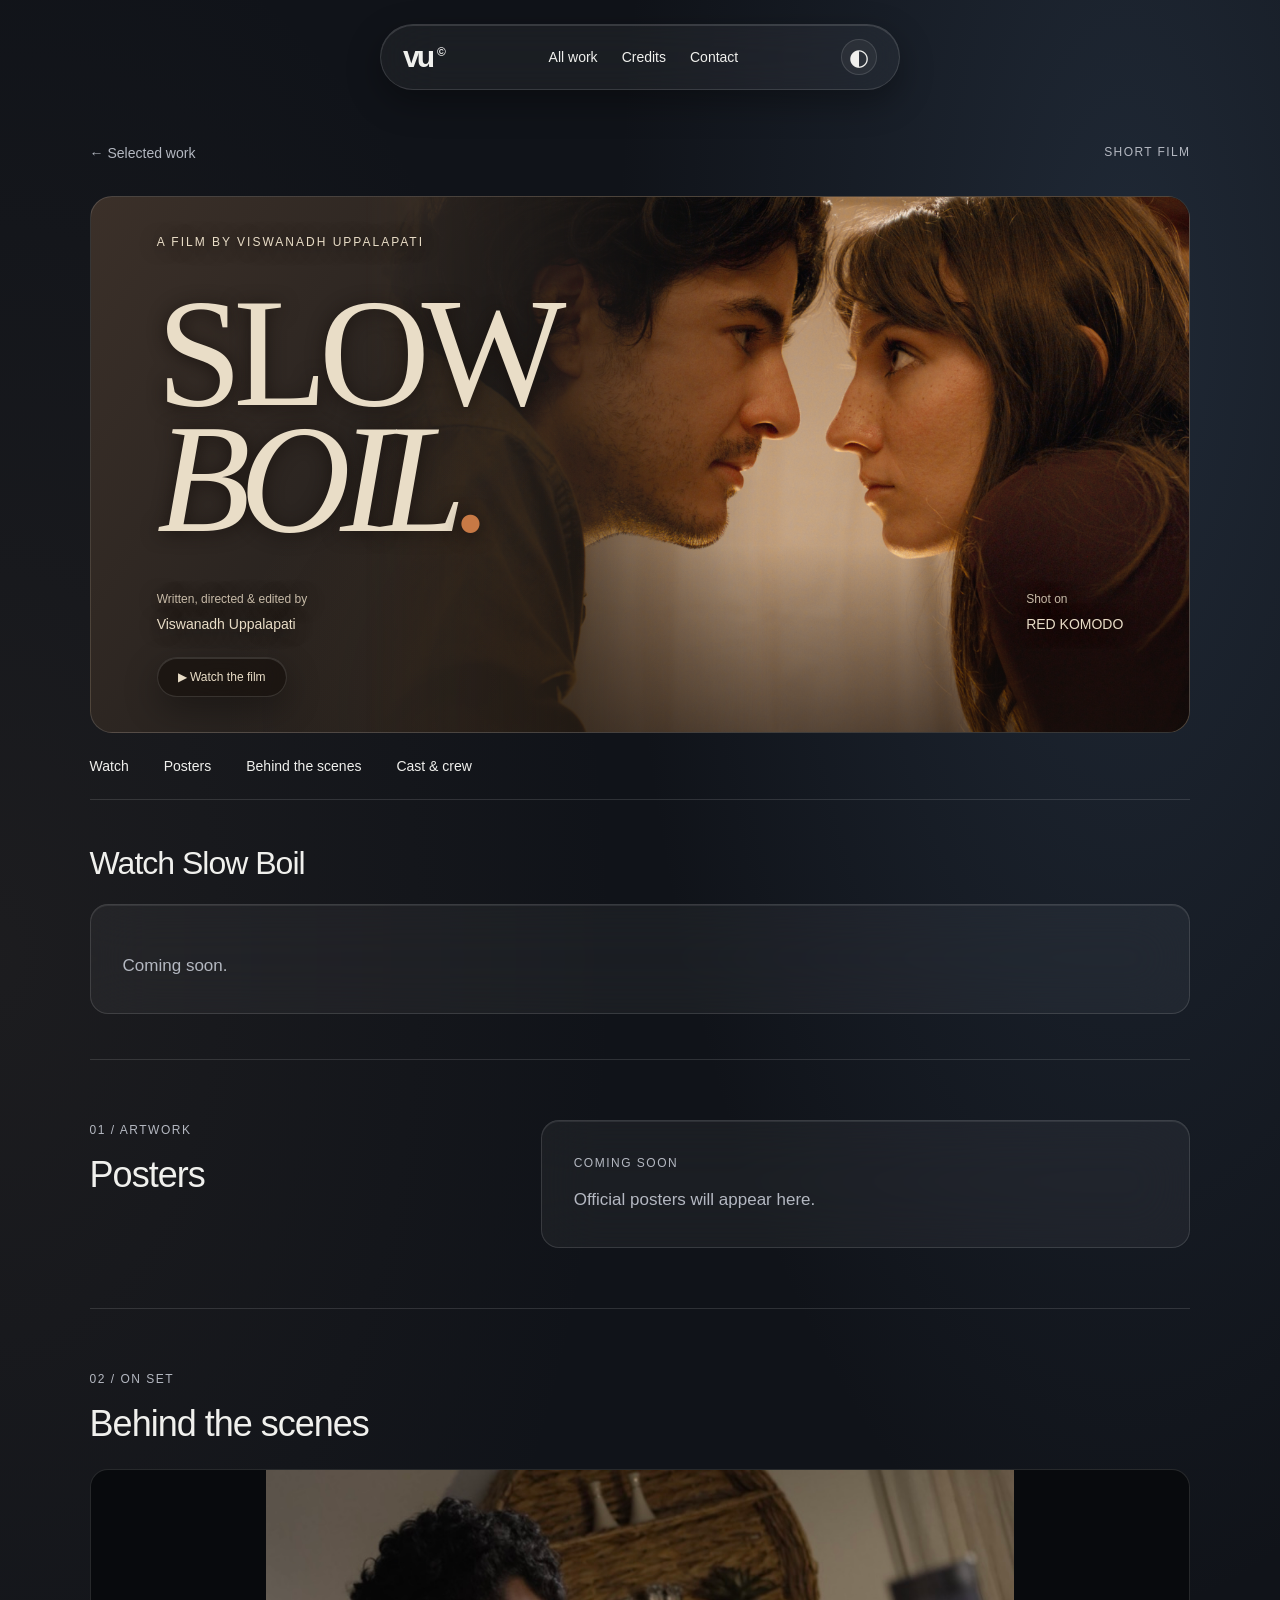
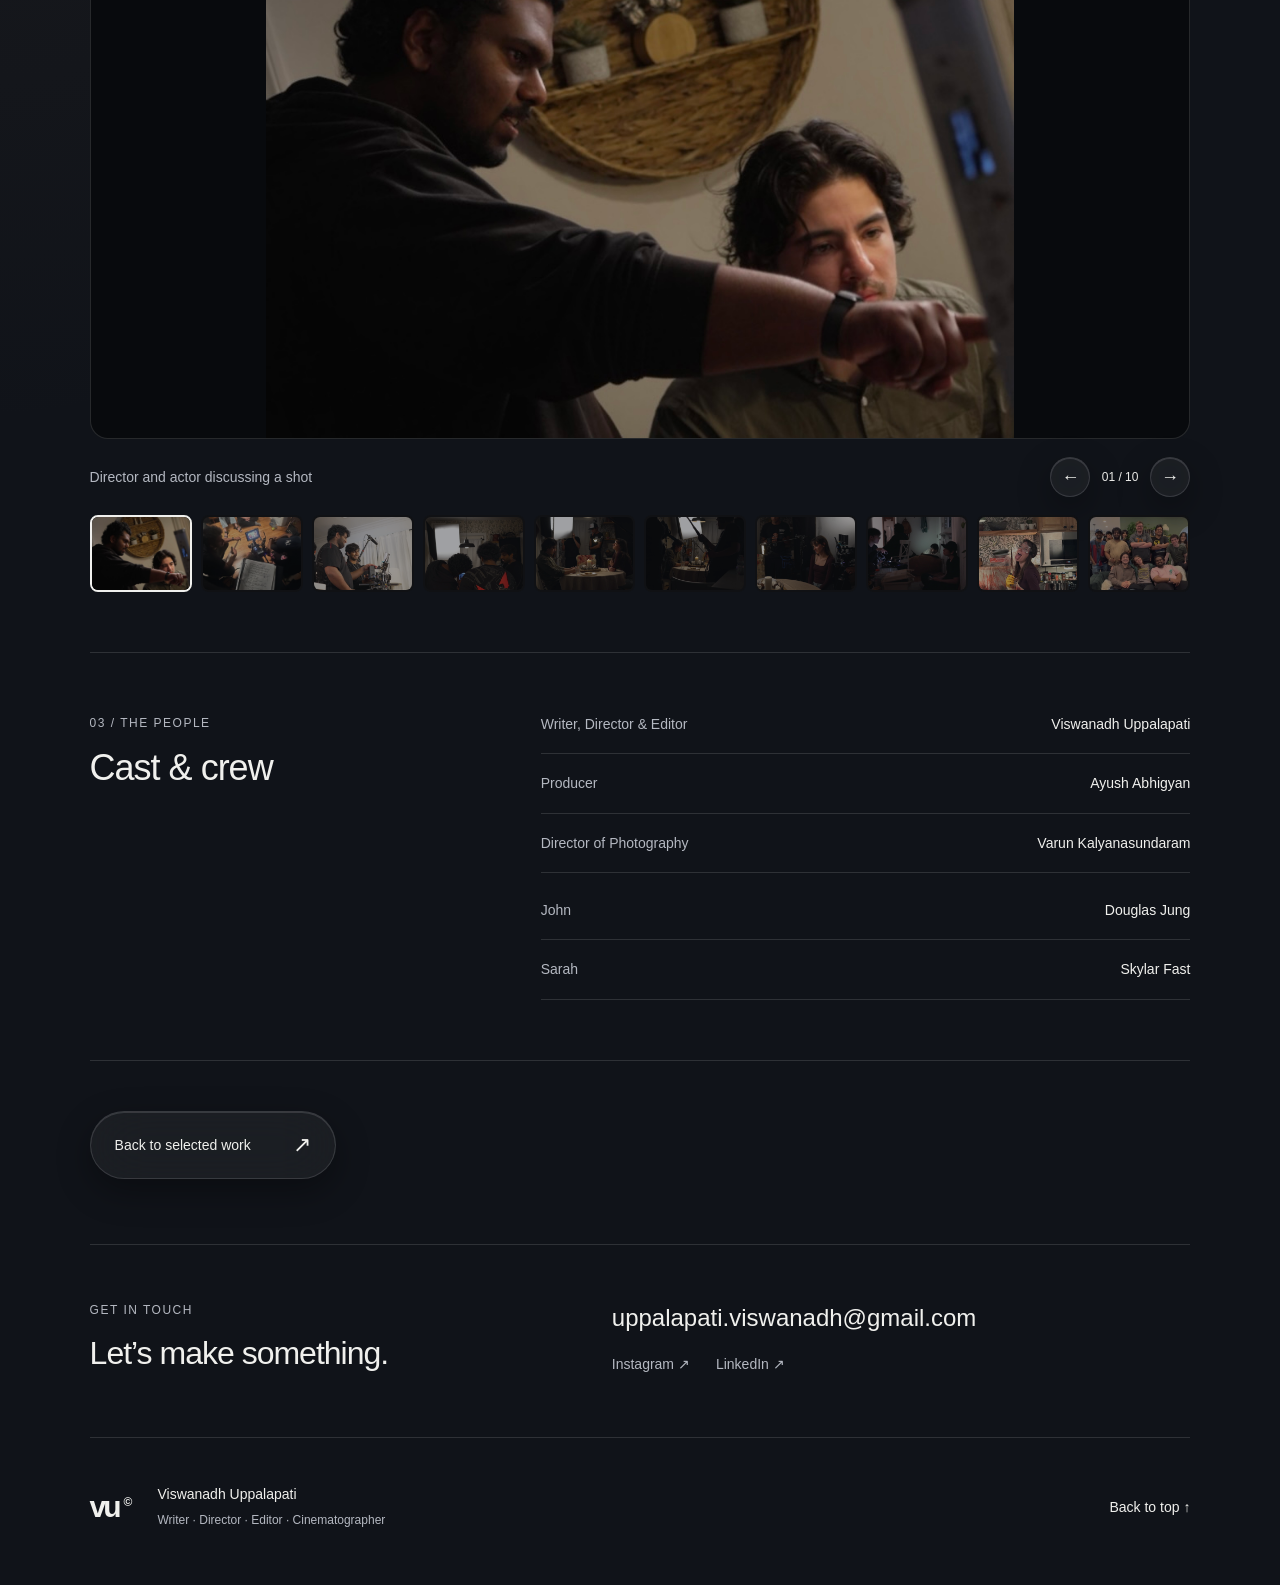
==== commit b133308a: "Update slow-boil.html" ====
--- a/slow-boil.html
+++ b/slow-boil.html
@@ -9,7 +9,7 @@
   <div class="gallery-empty glass">
     <p>Coming soon.</p>
   </div>
-</section><div class="watch-heading"><h2>Watch Slow Boil</h2><a href="https://youtu.be/mSCTtwdkT5o" target="_blank" rel="noopener noreferrer">Open on YouTube ↗</a></div><div class="film-player"><iframe src="https://www.youtube-nocookie.com/embed/mSCTtwdkT5o" title="Watch Slow Boil" loading="lazy" referrerpolicy="strict-origin-when-cross-origin" allow="accelerometer; autoplay; clipboard-write; encrypted-media; gyroscope; picture-in-picture; web-share" allowfullscreen></iframe></div></section><section id="posters" class="film-section"><div class="section-heading"><span class="small">01 / ARTWORK</span><h2>Posters</h2></div><div class="gallery-empty glass"><span class="small">COMING SOON</span><p>Official posters will appear here.</p></div></section>
+</iframe></div></section><section id="posters" class="film-section"><div class="section-heading"><span class="small">01 / ARTWORK</span><h2>Posters</h2></div><div class="gallery-empty glass"><span class="small">COMING SOON</span><p>Official posters will appear here.</p></div></section>
 <section id="bts" class="film-section"><div class="section-heading"><span class="small">02 / ON SET</span><h2>Behind the scenes</h2></div><div class="bts-gallery"><figure class="bts-feature"><img id="bts-image" src="assets/slow-boil-bts/01.jpg" alt="Director and actor discussing a shot" loading="lazy"></figure><div class="bts-bar"><p id="bts-caption" aria-live="polite">Director and actor discussing a shot</p><div class="bts-controls"><button id="bts-prev" class="glass" aria-label="Previous BTS photo">←</button><span id="bts-count">01 / 10</span><button id="bts-next" class="glass" aria-label="Next BTS photo">→</button></div></div><div class="bts-thumbnails" aria-label="Choose a behind-the-scenes photo"><button class="bts-thumb" aria-label="View photo 1: Director and actor discussing a shot" aria-pressed="true" data-src="assets/slow-boil-bts/01.jpg" data-caption="Director and actor discussing a shot"><img src="assets/slow-boil-bts/01.jpg" alt="" width="912" height="692" loading="lazy"></button><button class="bts-thumb" aria-label="View photo 2: Reviewing the scene with the script and camera monitor" aria-pressed="false" data-src="assets/slow-boil-bts/02.jpg" data-caption="Reviewing the scene with the script and camera monitor"><img src="assets/slow-boil-bts/02.jpg" alt="" width="2048" height="1430" loading="lazy"></button><button class="bts-thumb" aria-label="View photo 3: Camera team preparing the shot" aria-pressed="false" data-src="assets/slow-boil-bts/03.jpg" data-caption="Camera team preparing the shot"><img src="assets/slow-boil-bts/03.jpg" alt="" width="1440" height="1080" loading="lazy"></button><button class="bts-thumb" aria-label="View photo 4: Crew checking the camera monitor" aria-pressed="false" data-src="assets/slow-boil-bts/04.jpg" data-caption="Crew checking the camera monitor"><img src="assets/slow-boil-bts/04.jpg" alt="" width="1440" height="1080" loading="lazy"></button><button class="bts-thumb" aria-label="View photo 5: Actors at the dinner table with the lighting setup" aria-pressed="false" data-src="assets/slow-boil-bts/05.jpg" data-caption="Actors at the dinner table with the lighting setup"><img src="assets/slow-boil-bts/05.jpg" alt="" width="1440" height="1080" loading="lazy"></button><button class="bts-thumb" aria-label="View photo 6: Filming the dinner scene with the boom microphone" aria-pressed="false" data-src="assets/slow-boil-bts/06.jpg" data-caption="Filming the dinner scene with the boom microphone"><img src="assets/slow-boil-bts/06.jpg" alt="" width="1440" height="1080" loading="lazy"></button><button class="bts-thumb" aria-label="View photo 7: Actor waiting beside the camera between takes" aria-pressed="false" data-src="assets/slow-boil-bts/07.jpg" data-caption="Actor waiting beside the camera between takes"><img src="assets/slow-boil-bts/07.jpg" alt="" width="1440" height="1080" loading="lazy"></button><button class="bts-thumb" aria-label="View photo 8: Crew working beside the equipment" aria-pressed="false" data-src="assets/slow-boil-bts/08.jpg" data-caption="Crew working beside the equipment"><img src="assets/slow-boil-bts/08.jpg" alt="" width="1440" height="1080" loading="lazy"></button><button class="bts-thumb" aria-label="View photo 9: A playful moment on the kitchen set" aria-pressed="false" data-src="assets/slow-boil-bts/09.jpg" data-caption="A playful moment on the kitchen set"><img src="assets/slow-boil-bts/09.jpg" alt="" width="1536" height="2048" loading="lazy"></button><button class="bts-thumb" aria-label="View photo 10: Slow Boil cast and crew together on set" aria-pressed="false" data-src="assets/slow-boil-bts/10.jpg" data-caption="Slow Boil cast and crew together on set"><img src="assets/slow-boil-bts/10.jpg" alt="" width="1138" height="496" loading="lazy"></button></div></div></section>
 <section id="credits" class="film-section credits-section"><div class="section-heading"><span class="small">03 / THE PEOPLE</span><h2>Cast &amp; crew</h2></div><div class="film-credits"><dl><div><dt>Writer, Director &amp; Editor</dt><dd>Viswanadh Uppalapati</dd></div><div><dt>Producer</dt><dd>Ayush Abhigyan</dd></div><div><dt>Director of Photography</dt><dd>Varun Kalyanasundaram</dd></div></dl><dl><div><dt>John</dt><dd>Douglas Jung</dd></div><div><dt>Sarah</dt><dd>Skylar Fast</dd></div></dl></div></section>
 <div class="return-work"><a class="button glass" href="index.html#work">Back to selected work <span aria-hidden="true">↗</span></a></div><section id="contact" class="contact-section"><div><span class="small">GET IN TOUCH</span><h2>Let’s make something.</h2></div><div class="contact-links"><a class="email-link" href="mailto:uppalapati.viswanadh@gmail.com">uppalapati.viswanadh@gmail.com</a><div class="social-links"><a href="https://www.instagram.com/viiswaaa/" target="_blank" rel="noopener noreferrer">Instagram ↗</a><a href="https://www.linkedin.com/in/viswanadh-uppalapati-5238a0225/" target="_blank" rel="noopener noreferrer">LinkedIn ↗</a></div></div></section><footer><a class="monogram" href="index.html" aria-label="Portfolio home">vu<span>©</span></a><p>Viswanadh Uppalapati<br><span>Writer · Director · Editor · Cinematographer</span></p><a href="#main">Back to top ↑</a></footer></main><script src="appearance.js"></script><script src="bts.js"></script></body></html>
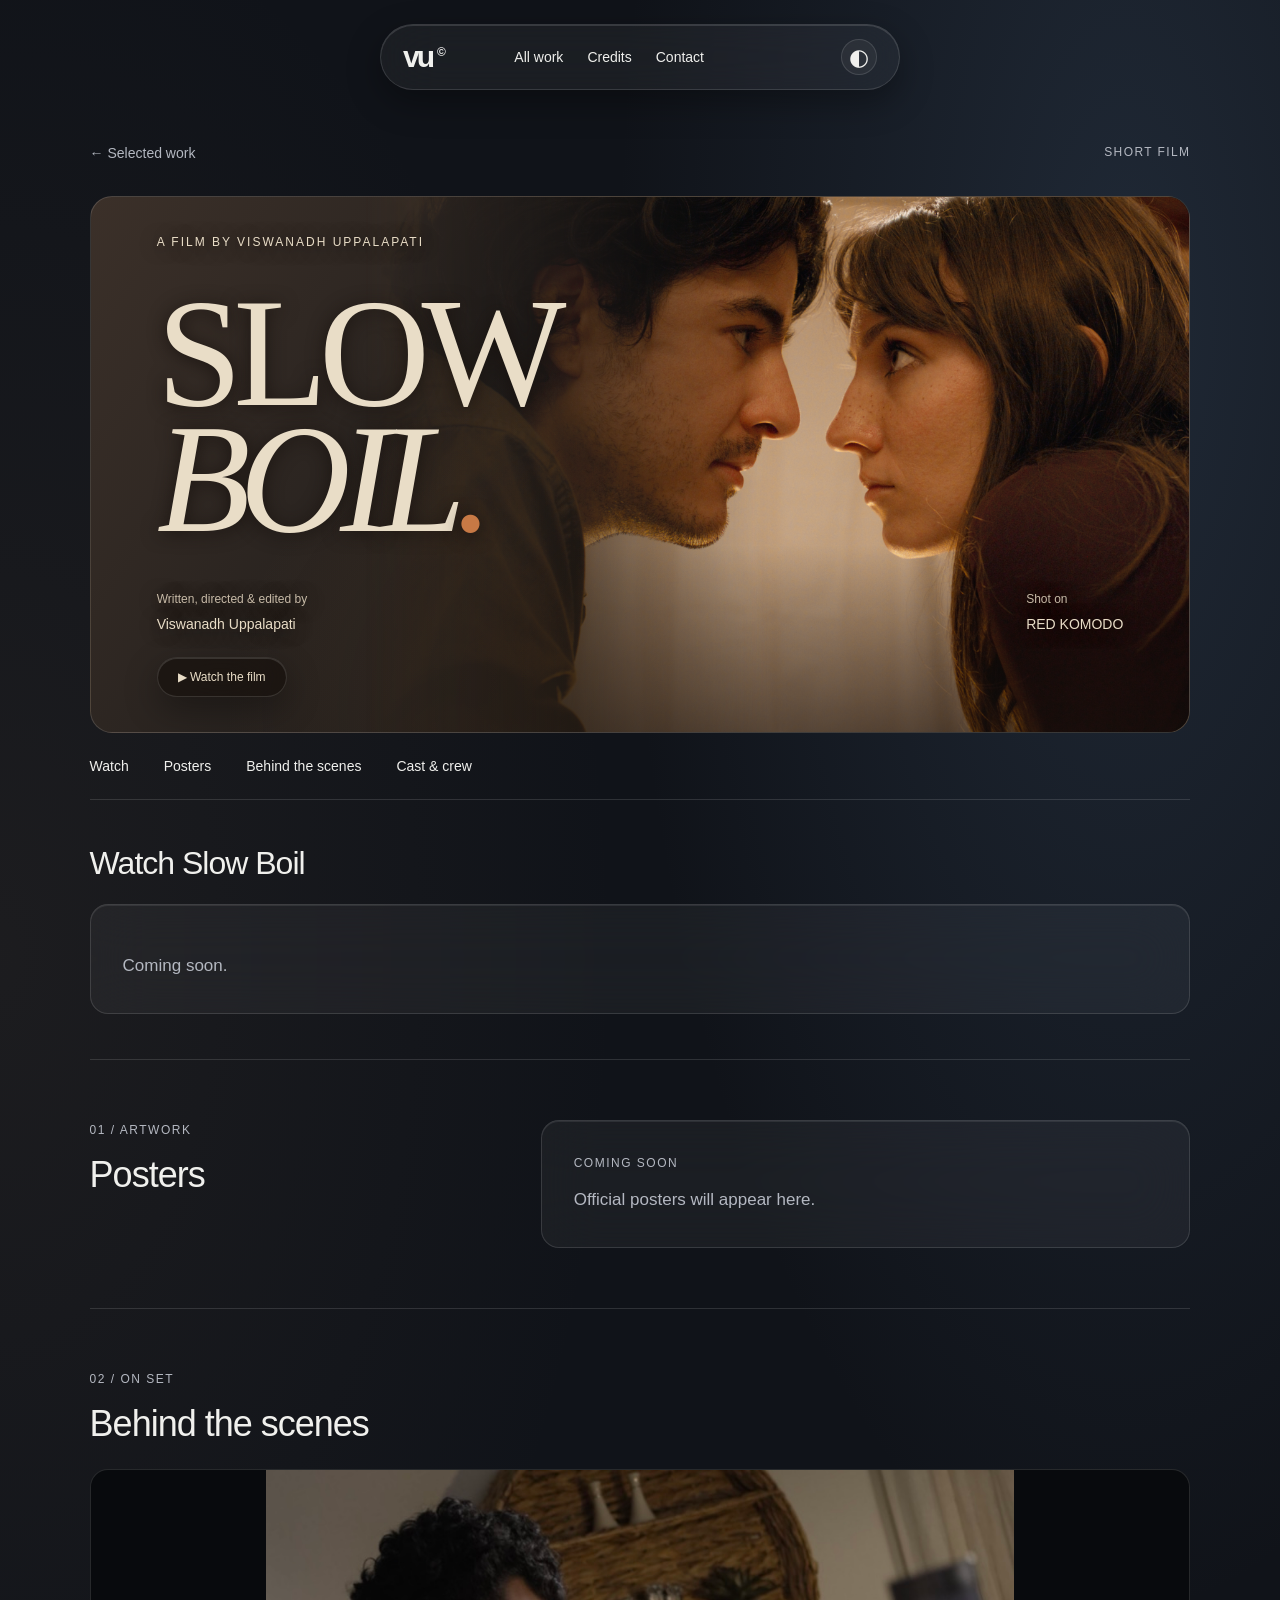
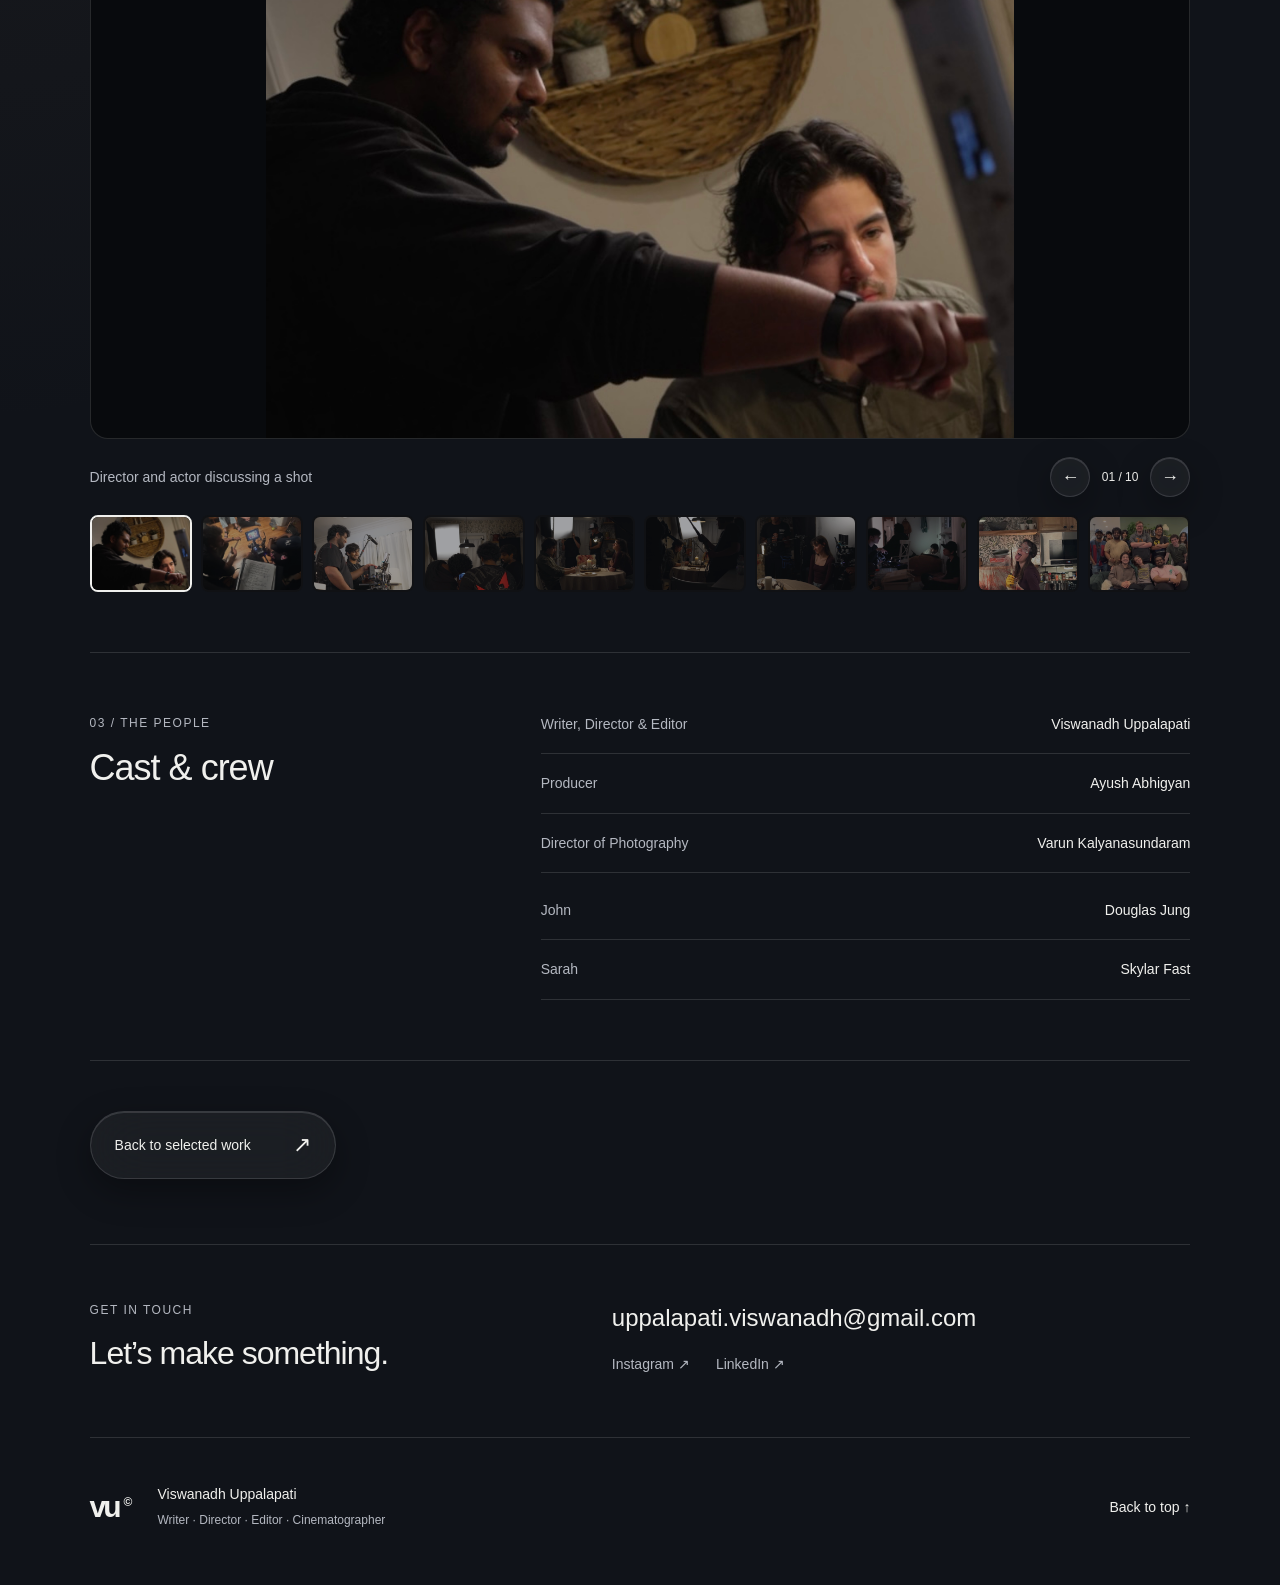
==== commit 41c5c0b4: "Add social navigation and clean up Slow Boil coming-soon section" ====
--- a/slow-boil.html
+++ b/slow-boil.html
@@ -1,5 +1,5 @@
 <!doctype html>
-<html lang="en"><head><meta charset="UTF-8"><meta name="viewport" content="width=device-width, initial-scale=1"><meta name="theme-color" content="#11151d"><title>Slow Boil — A film by Viswanadh Uppalapati</title><meta name="description" content="Slow Boil. Written, directed and edited by Viswanadh Uppalapati. Film credits, posters and behind the scenes."><link rel="icon" href="favicon.svg"><link rel="stylesheet" href="style.css"><link rel="stylesheet" href="slow-boil.css"></head><body class="film-page"><a class="skip" href="#main">Skip to content</a><header class="nav glass"><a class="monogram" href="index.html" aria-label="Portfolio home">vu<span>©</span></a><nav aria-label="Main navigation"><a href="index.html#work">All work</a><a href="#credits">Credits</a><a href="#contact">Contact</a></nav><button id="theme" class="theme" aria-label="Switch to light appearance" title="Switch appearance">◐</button></header>
+<html lang="en"><head><meta charset="UTF-8"><meta name="viewport" content="width=device-width, initial-scale=1"><meta name="theme-color" content="#11151d"><title>Slow Boil — A film by Viswanadh Uppalapati</title><meta name="description" content="Slow Boil. Written, directed and edited by Viswanadh Uppalapati. Film credits, posters and behind the scenes."><link rel="icon" href="favicon.svg"><link rel="stylesheet" href="style.css"><link rel="stylesheet" href="slow-boil.css"></head><body class="film-page"><a class="skip" href="#main">Skip to content</a><header class="nav glass"><a class="monogram" href="index.html" aria-label="Portfolio home">vu<span>©</span></a><nav aria-label="Main navigation"><a href="index.html#work">All work</a><a href="#credits">Credits</a><a href="#contact">Contact</a></nav><div class="nav-socials" aria-label="Social profiles"><a href="https://www.instagram.com/viiswaaa/" target="_blank" rel="noopener noreferrer" aria-label="Instagram (opens in new tab)" title="Instagram"><svg viewBox="0 0 24 24" aria-hidden="true" fill="none" stroke="currentColor" stroke-width="1.7"><rect x="3" y="3" width="18" height="18" rx="5"/><circle cx="12" cy="12" r="4"/><circle cx="17.5" cy="6.5" r="1" fill="currentColor" stroke="none"/></svg></a><a href="https://www.linkedin.com/in/viswanadh-uppalapati-5238a0225/" target="_blank" rel="noopener noreferrer" aria-label="LinkedIn (opens in new tab)" title="LinkedIn"><svg viewBox="0 0 24 24" aria-hidden="true" fill="currentColor"><path d="M5.2 3a2.2 2.2 0 1 0 0 4.4 2.2 2.2 0 0 0 0-4.4ZM3.4 9h3.6v12H3.4V9Zm6 0h3.4v1.6c.6-1.1 1.8-1.9 3.5-1.9 3.7 0 4.3 2.4 4.3 5.5V21H17v-6c0-1.5 0-3.2-2-3.2s-2.2 1.5-2.2 3.1V21H9.4V9Z"/></svg></a></div><button id="theme" class="theme" aria-label="Switch to light appearance" title="Switch appearance">◐</button></header>
 <main id="main"><section class="detail-hero"><div class="detail-kicker"><a href="index.html#work">← Selected work</a><span>SHORT FILM</span></div><div class="detail-title"><span class="slow-photo" aria-hidden="true"><img src="assets/slow-boil-still.png" alt="" fetchpriority="high"></span><p>A FILM BY VISWANADH UPPALAPATI</p><h1>SLOW<br><em>BOIL<span>.</span></em></h1><div class="detail-byline"><span>Written, directed &amp; edited by<br><strong>Viswanadh Uppalapati</strong></span><span>Shot on<br><strong>RED KOMODO</strong></span></div><a class="detail-watch watch-button glass" href="#watch">▶ Watch the film</a></div></section>
 <nav class="detail-nav" aria-label="Film sections"><a href="#watch">Watch</a><a href="#posters">Posters</a><a href="#bts">Behind the scenes</a><a href="#credits">Cast &amp; crew</a></nav>
 <section id="watch" class="watch-section">
@@ -9,7 +9,7 @@
   <div class="gallery-empty glass">
     <p>Coming soon.</p>
   </div>
-</iframe></div></section><section id="posters" class="film-section"><div class="section-heading"><span class="small">01 / ARTWORK</span><h2>Posters</h2></div><div class="gallery-empty glass"><span class="small">COMING SOON</span><p>Official posters will appear here.</p></div></section>
+</section><section id="posters" class="film-section"><div class="section-heading"><span class="small">01 / ARTWORK</span><h2>Posters</h2></div><div class="gallery-empty glass"><span class="small">COMING SOON</span><p>Official posters will appear here.</p></div></section>
 <section id="bts" class="film-section"><div class="section-heading"><span class="small">02 / ON SET</span><h2>Behind the scenes</h2></div><div class="bts-gallery"><figure class="bts-feature"><img id="bts-image" src="assets/slow-boil-bts/01.jpg" alt="Director and actor discussing a shot" loading="lazy"></figure><div class="bts-bar"><p id="bts-caption" aria-live="polite">Director and actor discussing a shot</p><div class="bts-controls"><button id="bts-prev" class="glass" aria-label="Previous BTS photo">←</button><span id="bts-count">01 / 10</span><button id="bts-next" class="glass" aria-label="Next BTS photo">→</button></div></div><div class="bts-thumbnails" aria-label="Choose a behind-the-scenes photo"><button class="bts-thumb" aria-label="View photo 1: Director and actor discussing a shot" aria-pressed="true" data-src="assets/slow-boil-bts/01.jpg" data-caption="Director and actor discussing a shot"><img src="assets/slow-boil-bts/01.jpg" alt="" width="912" height="692" loading="lazy"></button><button class="bts-thumb" aria-label="View photo 2: Reviewing the scene with the script and camera monitor" aria-pressed="false" data-src="assets/slow-boil-bts/02.jpg" data-caption="Reviewing the scene with the script and camera monitor"><img src="assets/slow-boil-bts/02.jpg" alt="" width="2048" height="1430" loading="lazy"></button><button class="bts-thumb" aria-label="View photo 3: Camera team preparing the shot" aria-pressed="false" data-src="assets/slow-boil-bts/03.jpg" data-caption="Camera team preparing the shot"><img src="assets/slow-boil-bts/03.jpg" alt="" width="1440" height="1080" loading="lazy"></button><button class="bts-thumb" aria-label="View photo 4: Crew checking the camera monitor" aria-pressed="false" data-src="assets/slow-boil-bts/04.jpg" data-caption="Crew checking the camera monitor"><img src="assets/slow-boil-bts/04.jpg" alt="" width="1440" height="1080" loading="lazy"></button><button class="bts-thumb" aria-label="View photo 5: Actors at the dinner table with the lighting setup" aria-pressed="false" data-src="assets/slow-boil-bts/05.jpg" data-caption="Actors at the dinner table with the lighting setup"><img src="assets/slow-boil-bts/05.jpg" alt="" width="1440" height="1080" loading="lazy"></button><button class="bts-thumb" aria-label="View photo 6: Filming the dinner scene with the boom microphone" aria-pressed="false" data-src="assets/slow-boil-bts/06.jpg" data-caption="Filming the dinner scene with the boom microphone"><img src="assets/slow-boil-bts/06.jpg" alt="" width="1440" height="1080" loading="lazy"></button><button class="bts-thumb" aria-label="View photo 7: Actor waiting beside the camera between takes" aria-pressed="false" data-src="assets/slow-boil-bts/07.jpg" data-caption="Actor waiting beside the camera between takes"><img src="assets/slow-boil-bts/07.jpg" alt="" width="1440" height="1080" loading="lazy"></button><button class="bts-thumb" aria-label="View photo 8: Crew working beside the equipment" aria-pressed="false" data-src="assets/slow-boil-bts/08.jpg" data-caption="Crew working beside the equipment"><img src="assets/slow-boil-bts/08.jpg" alt="" width="1440" height="1080" loading="lazy"></button><button class="bts-thumb" aria-label="View photo 9: A playful moment on the kitchen set" aria-pressed="false" data-src="assets/slow-boil-bts/09.jpg" data-caption="A playful moment on the kitchen set"><img src="assets/slow-boil-bts/09.jpg" alt="" width="1536" height="2048" loading="lazy"></button><button class="bts-thumb" aria-label="View photo 10: Slow Boil cast and crew together on set" aria-pressed="false" data-src="assets/slow-boil-bts/10.jpg" data-caption="Slow Boil cast and crew together on set"><img src="assets/slow-boil-bts/10.jpg" alt="" width="1138" height="496" loading="lazy"></button></div></div></section>
 <section id="credits" class="film-section credits-section"><div class="section-heading"><span class="small">03 / THE PEOPLE</span><h2>Cast &amp; crew</h2></div><div class="film-credits"><dl><div><dt>Writer, Director &amp; Editor</dt><dd>Viswanadh Uppalapati</dd></div><div><dt>Producer</dt><dd>Ayush Abhigyan</dd></div><div><dt>Director of Photography</dt><dd>Varun Kalyanasundaram</dd></div></dl><dl><div><dt>John</dt><dd>Douglas Jung</dd></div><div><dt>Sarah</dt><dd>Skylar Fast</dd></div></dl></div></section>
 <div class="return-work"><a class="button glass" href="index.html#work">Back to selected work <span aria-hidden="true">↗</span></a></div><section id="contact" class="contact-section"><div><span class="small">GET IN TOUCH</span><h2>Let’s make something.</h2></div><div class="contact-links"><a class="email-link" href="mailto:uppalapati.viswanadh@gmail.com">uppalapati.viswanadh@gmail.com</a><div class="social-links"><a href="https://www.instagram.com/viiswaaa/" target="_blank" rel="noopener noreferrer">Instagram ↗</a><a href="https://www.linkedin.com/in/viswanadh-uppalapati-5238a0225/" target="_blank" rel="noopener noreferrer">LinkedIn ↗</a></div></div></section><footer><a class="monogram" href="index.html" aria-label="Portfolio home">vu<span>©</span></a><p>Viswanadh Uppalapati<br><span>Writer · Director · Editor · Cinematographer</span></p><a href="#main">Back to top ↑</a></footer></main><script src="appearance.js"></script><script src="bts.js"></script></body></html>
--- a/style.css
+++ b/style.css
@@ -19,3 +19,10 @@
 .nav nav{gap:24px}.camera-credit{display:block;font-size:11px;letter-spacing:.5px;opacity:.9;margin-top:5px}.selected-camera{margin-top:7px!important;font-size:12px!important}.stack-controls{flex-wrap:wrap;justify-content:flex-end;max-width:55%}.watch-pending{font-size:12px;color:var(--muted);flex-basis:100%;text-align:right}.software{margin-top:30px}.software h3{font-size:14px;font-weight:400;margin:0 0 14px;color:var(--muted)}.software ul{list-style:none;margin:0;padding:0}.software li{display:flex;justify-content:space-between;gap:20px;padding:12px 0;border-bottom:1px solid var(--line);font-size:14px}.software li span:last-child{color:var(--muted);font-size:12px;text-align:right}.contact-section{display:grid;grid-template-columns:1fr 1.2fr;align-items:center;gap:40px;padding:55px 0 65px;border-top:1px solid var(--line)}.contact-section h2{font-size:32px;line-height:1.2;margin-top:16px}.contact-links{min-width:0}.email-link{font-size:clamp(16px,2vw,24px);overflow-wrap:anywhere;line-height:1.5}.email-link:hover{text-decoration:underline;text-underline-offset:5px}.social-links{display:flex;gap:26px;margin-top:20px;font-size:14px;color:var(--muted)}.social-links a:hover{color:var(--ink)}@media(max-width:700px){.nav nav{gap:17px}.nav{padding:0 18px}.nav nav a{font-size:13px}.stack-controls{max-width:100%;justify-content:flex-start}.watch-pending{text-align:left}.contact-section{grid-template-columns:1fr;gap:26px;padding:38px 0}.contact-section h2{font-size:29px}.software li{gap:12px}.camera-credit{font-size:10px}}
 
 .watch-film{font-size:14px;padding:10px 14px;border:1px solid var(--line);border-radius:24px;background:var(--glass)}.watch-film:hover{background:var(--ink);color:var(--bg)}
+
+.stack-card.two{overflow:hidden;isolation:isolate}
+.two-still{position:absolute;inset:0;width:100%;height:100%;object-fit:cover;object-position:65% 35%;z-index:-1;pointer-events:none;-webkit-mask-image:linear-gradient(to right,transparent 0%,rgba(0,0,0,.2) 18%,#000 48%);mask-image:linear-gradient(to right,transparent 0%,rgba(0,0,0,.2) 18%,#000 48%)}
+.stack-card.two .stack-title{font-size:clamp(42px,5.8vw,76px);text-shadow:0 2px 18px #1d171ccc}
+.stack-card.two .stack-credit,.stack-card.two .layer-label{text-shadow:0 1px 10px #1d171c}
+.stack-card.two .layer-label{background:linear-gradient(180deg,#1d171c60,transparent)}
+@media(max-width:700px){.two-still{object-position:68% center;-webkit-mask-image:linear-gradient(to right,transparent 0%,rgba(0,0,0,.35) 30%,#000 70%);mask-image:linear-gradient(to right,transparent 0%,rgba(0,0,0,.35) 30%,#000 70%)}.stack-card.two .stack-title{font-size:clamp(34px,8.5vw,58px)}}
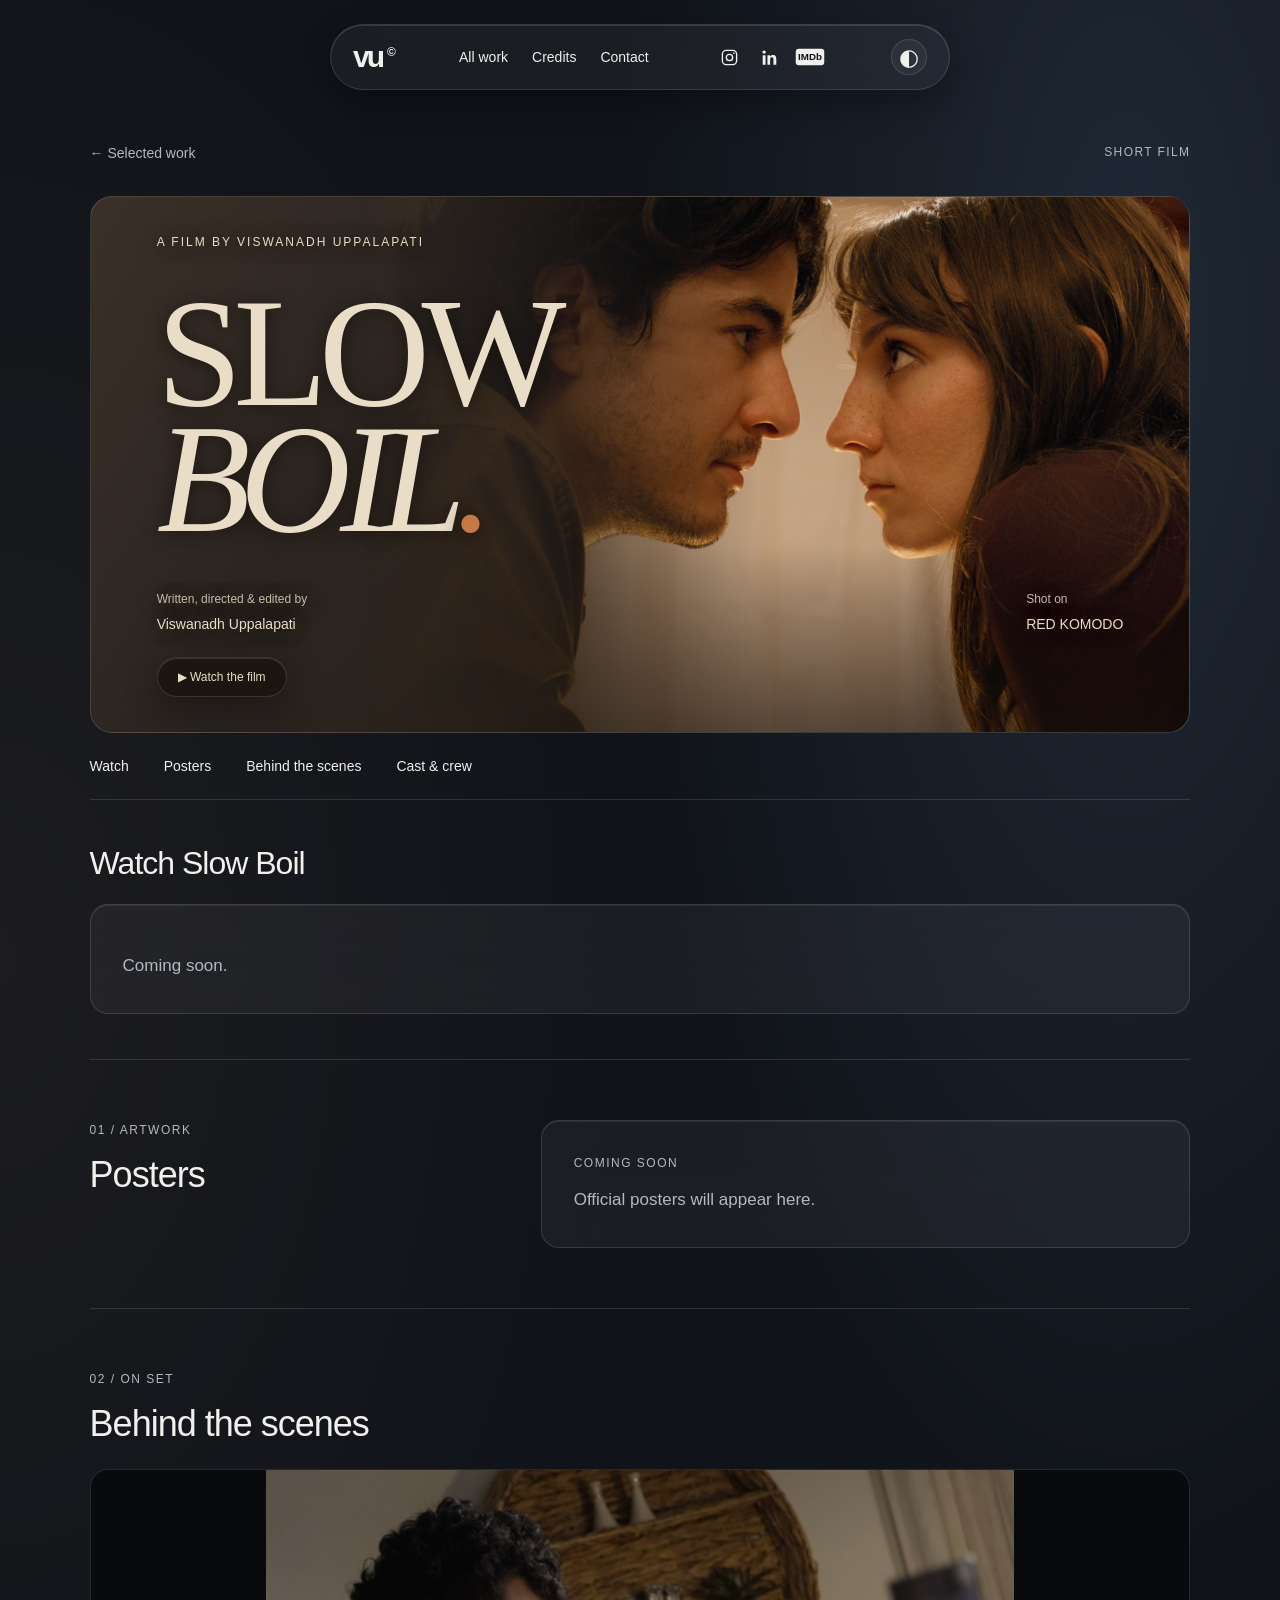
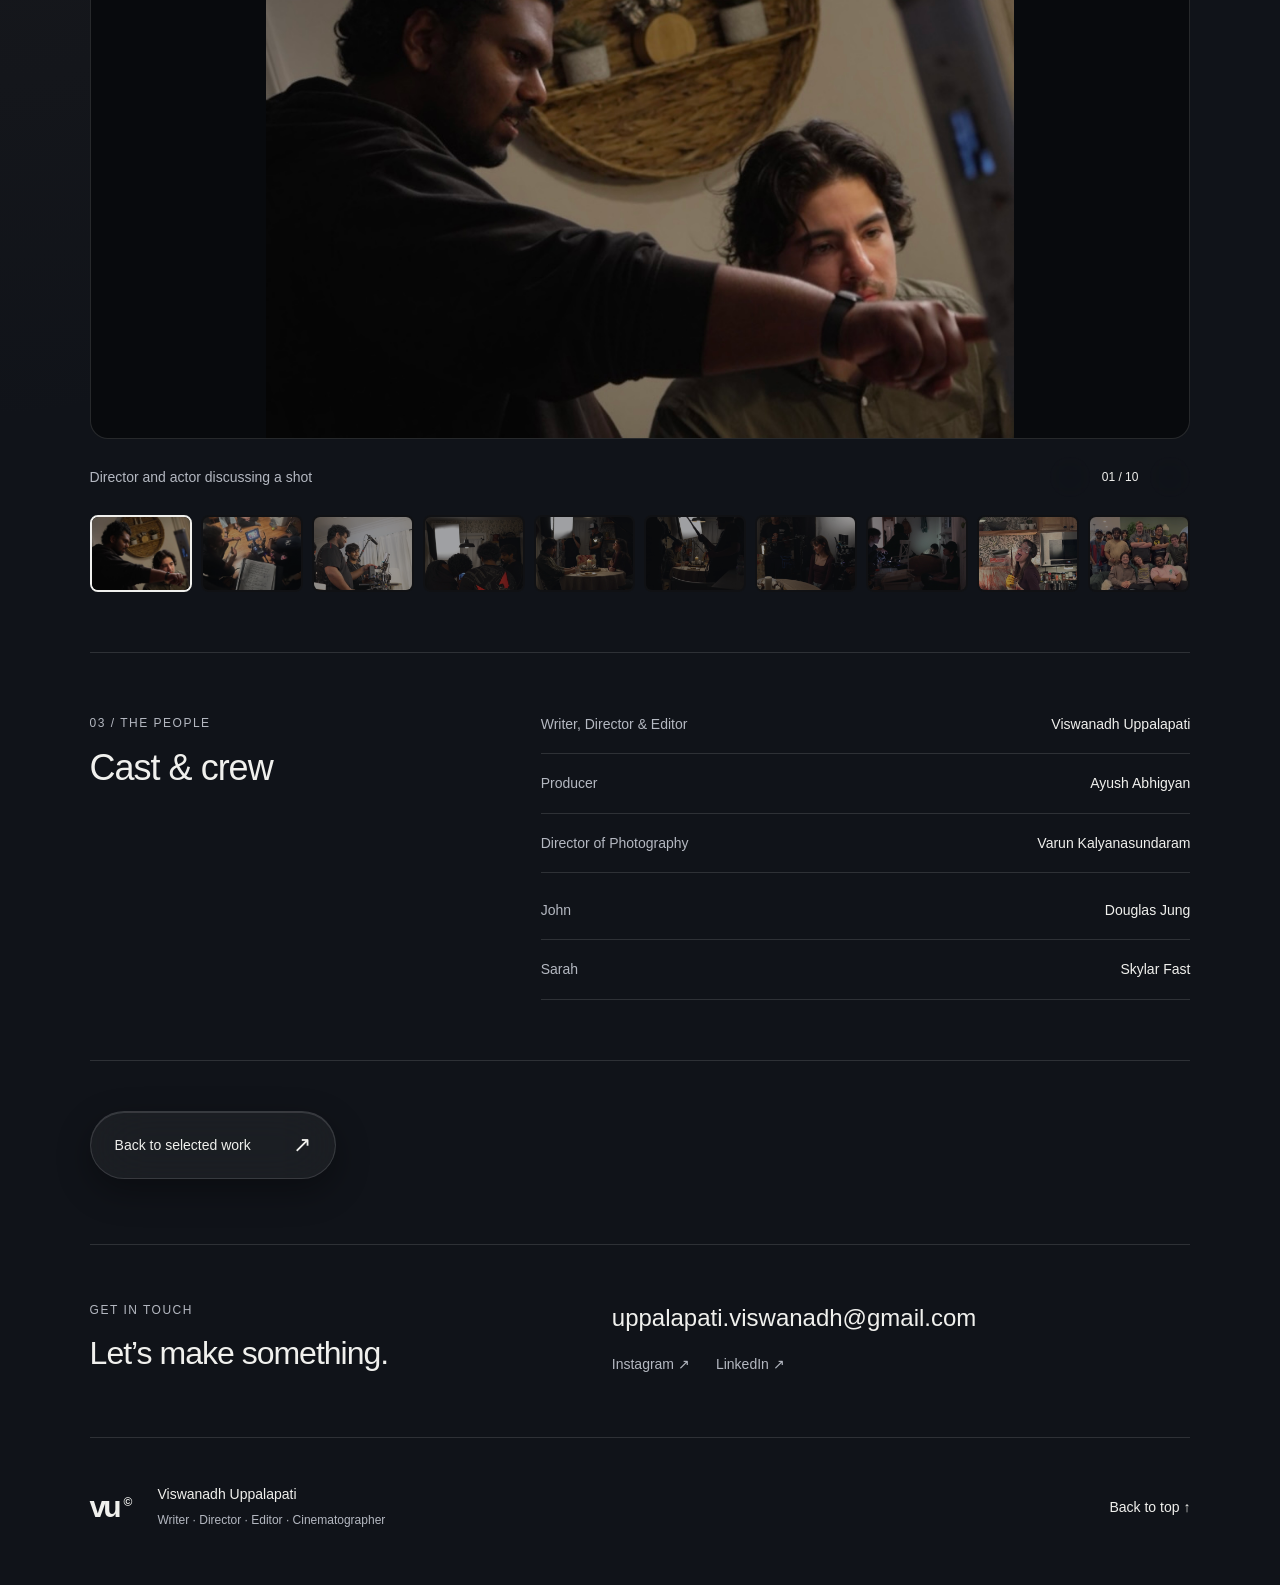
==== commit f484c066: "Add IMDb profile to top navigation" ====
--- a/slow-boil.html
+++ b/slow-boil.html
@@ -1,5 +1,5 @@
 <!doctype html>
-<html lang="en"><head><meta charset="UTF-8"><meta name="viewport" content="width=device-width, initial-scale=1"><meta name="theme-color" content="#11151d"><title>Slow Boil — A film by Viswanadh Uppalapati</title><meta name="description" content="Slow Boil. Written, directed and edited by Viswanadh Uppalapati. Film credits, posters and behind the scenes."><link rel="icon" href="favicon.svg"><link rel="stylesheet" href="style.css"><link rel="stylesheet" href="slow-boil.css"></head><body class="film-page"><a class="skip" href="#main">Skip to content</a><header class="nav glass"><a class="monogram" href="index.html" aria-label="Portfolio home">vu<span>©</span></a><nav aria-label="Main navigation"><a href="index.html#work">All work</a><a href="#credits">Credits</a><a href="#contact">Contact</a></nav><div class="nav-socials" aria-label="Social profiles"><a href="https://www.instagram.com/viiswaaa/" target="_blank" rel="noopener noreferrer" aria-label="Instagram (opens in new tab)" title="Instagram"><svg viewBox="0 0 24 24" aria-hidden="true" fill="none" stroke="currentColor" stroke-width="1.7"><rect x="3" y="3" width="18" height="18" rx="5"/><circle cx="12" cy="12" r="4"/><circle cx="17.5" cy="6.5" r="1" fill="currentColor" stroke="none"/></svg></a><a href="https://www.linkedin.com/in/viswanadh-uppalapati-5238a0225/" target="_blank" rel="noopener noreferrer" aria-label="LinkedIn (opens in new tab)" title="LinkedIn"><svg viewBox="0 0 24 24" aria-hidden="true" fill="currentColor"><path d="M5.2 3a2.2 2.2 0 1 0 0 4.4 2.2 2.2 0 0 0 0-4.4ZM3.4 9h3.6v12H3.4V9Zm6 0h3.4v1.6c.6-1.1 1.8-1.9 3.5-1.9 3.7 0 4.3 2.4 4.3 5.5V21H17v-6c0-1.5 0-3.2-2-3.2s-2.2 1.5-2.2 3.1V21H9.4V9Z"/></svg></a></div><button id="theme" class="theme" aria-label="Switch to light appearance" title="Switch appearance">◐</button></header>
+<html lang="en"><head><meta charset="UTF-8"><meta name="viewport" content="width=device-width, initial-scale=1"><meta name="theme-color" content="#11151d"><title>Slow Boil — A film by Viswanadh Uppalapati</title><meta name="description" content="Slow Boil. Written, directed and edited by Viswanadh Uppalapati. Film credits, posters and behind the scenes."><link rel="icon" href="favicon.svg"><link rel="stylesheet" href="style.css"><link rel="stylesheet" href="slow-boil.css"></head><body class="film-page"><a class="skip" href="#main">Skip to content</a><header class="nav glass"><a class="monogram" href="index.html" aria-label="Portfolio home">vu<span>©</span></a><nav aria-label="Main navigation"><a href="index.html#work">All work</a><a href="#credits">Credits</a><a href="#contact">Contact</a></nav><div class="nav-socials" aria-label="Social profiles"><a href="https://www.instagram.com/viiswaaa/" target="_blank" rel="noopener noreferrer" aria-label="Instagram (opens in new tab)" title="Instagram"><svg viewBox="0 0 24 24" aria-hidden="true" fill="none" stroke="currentColor" stroke-width="1.7"><rect x="3" y="3" width="18" height="18" rx="5"/><circle cx="12" cy="12" r="4"/><circle cx="17.5" cy="6.5" r="1" fill="currentColor" stroke="none"/></svg></a><a href="https://www.linkedin.com/in/viswanadh-uppalapati-5238a0225/" target="_blank" rel="noopener noreferrer" aria-label="LinkedIn (opens in new tab)" title="LinkedIn"><svg viewBox="0 0 24 24" aria-hidden="true" fill="currentColor"><path d="M5.2 3a2.2 2.2 0 1 0 0 4.4 2.2 2.2 0 0 0 0-4.4ZM3.4 9h3.6v12H3.4V9Zm6 0h3.4v1.6c.6-1.1 1.8-1.9 3.5-1.9 3.7 0 4.3 2.4 4.3 5.5V21H17v-6c0-1.5 0-3.2-2-3.2s-2.2 1.5-2.2 3.1V21H9.4V9Z"/></svg></a><a href="https://www.imdb.com/name/nm18552574/" target="_blank" rel="noopener noreferrer" aria-label="IMDb (opens in new tab)" title="IMDb"><svg viewBox="0 0 40 24" style="width:30px;height:20px" aria-hidden="true"><rect x="1" y="1" width="38" height="22" rx="4" fill="currentColor"/><text x="20" y="16.5" text-anchor="middle" font-family="Arial,Helvetica,sans-serif" font-size="13" font-weight="900" fill="var(--bg)">IMDb</text></svg></a></div><button id="theme" class="theme" aria-label="Switch to light appearance" title="Switch appearance">◐</button></header>
 <main id="main"><section class="detail-hero"><div class="detail-kicker"><a href="index.html#work">← Selected work</a><span>SHORT FILM</span></div><div class="detail-title"><span class="slow-photo" aria-hidden="true"><img src="assets/slow-boil-still.png" alt="" fetchpriority="high"></span><p>A FILM BY VISWANADH UPPALAPATI</p><h1>SLOW<br><em>BOIL<span>.</span></em></h1><div class="detail-byline"><span>Written, directed &amp; edited by<br><strong>Viswanadh Uppalapati</strong></span><span>Shot on<br><strong>RED KOMODO</strong></span></div><a class="detail-watch watch-button glass" href="#watch">▶ Watch the film</a></div></section>
 <nav class="detail-nav" aria-label="Film sections"><a href="#watch">Watch</a><a href="#posters">Posters</a><a href="#bts">Behind the scenes</a><a href="#credits">Cast &amp; crew</a></nav>
 <section id="watch" class="watch-section">
--- a/style.css
+++ b/style.css
@@ -26,3 +26,6 @@
 .stack-card.two .stack-credit,.stack-card.two .layer-label{text-shadow:0 1px 10px #1d171c}
 .stack-card.two .layer-label{background:linear-gradient(180deg,#1d171c60,transparent)}
 @media(max-width:700px){.two-still{object-position:68% center;-webkit-mask-image:linear-gradient(to right,transparent 0%,rgba(0,0,0,.35) 30%,#000 70%);mask-image:linear-gradient(to right,transparent 0%,rgba(0,0,0,.35) 30%,#000 70%)}.stack-card.two .stack-title{font-size:clamp(34px,8.5vw,58px)}}
+
+/* Compact social links in the glass navigation. */
+.nav{width:min(620px,calc(100% - 36px));gap:14px}.nav-socials{display:flex;align-items:center;gap:4px}.nav-socials a{display:grid;place-items:center;width:36px;height:36px;border-radius:50%}.nav-socials a:hover{background:var(--glass);opacity:1}.nav-socials svg{display:block;width:19px;height:19px}.nav .theme{flex-shrink:0}@media(max-width:420px){.nav{top:14px;height:auto;min-height:88px;padding:10px 16px;display:grid;grid-template-columns:1fr auto auto;gap:4px 12px;border-radius:26px}.nav nav{grid-column:1/-1;grid-row:2;justify-content:center;gap:30px;padding:5px 0}.nav-socials{grid-column:2;grid-row:1}.nav .theme{grid-column:3;grid-row:1}.nav .monogram{grid-column:1;grid-row:1}}
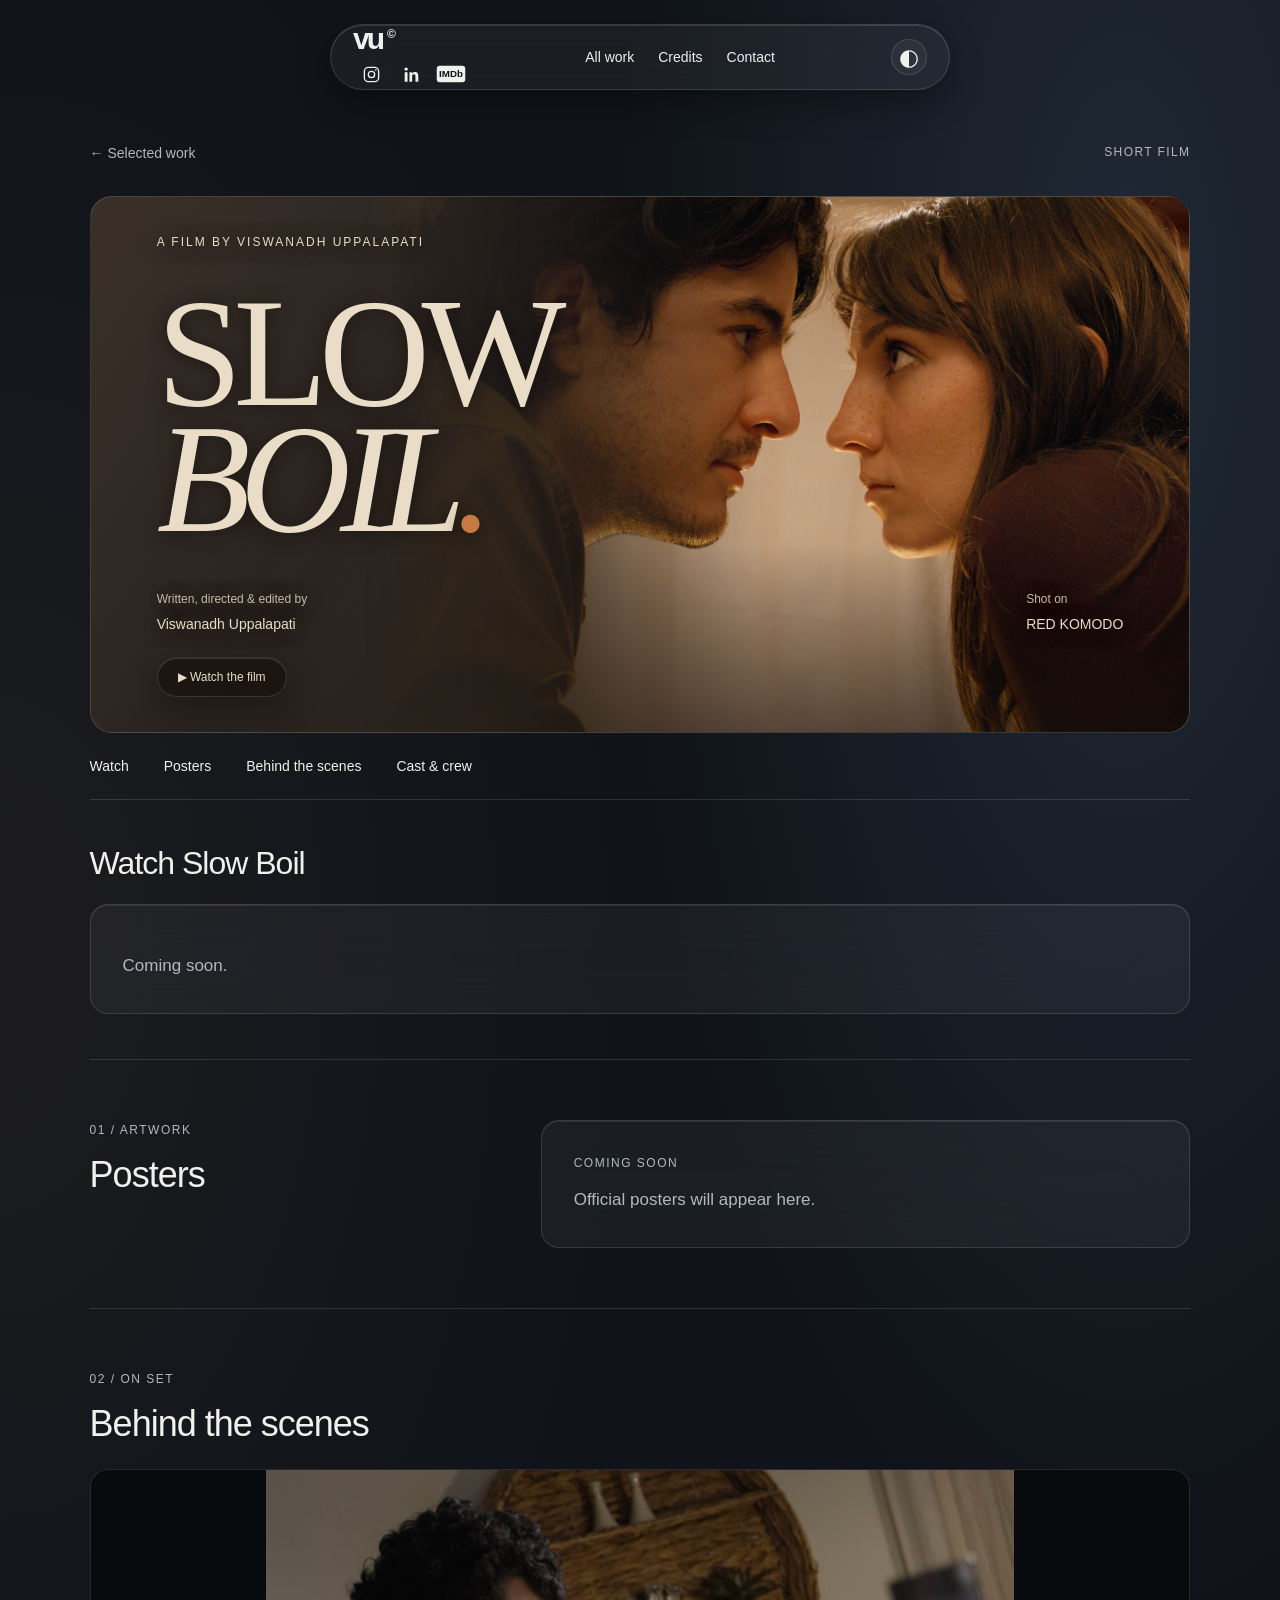
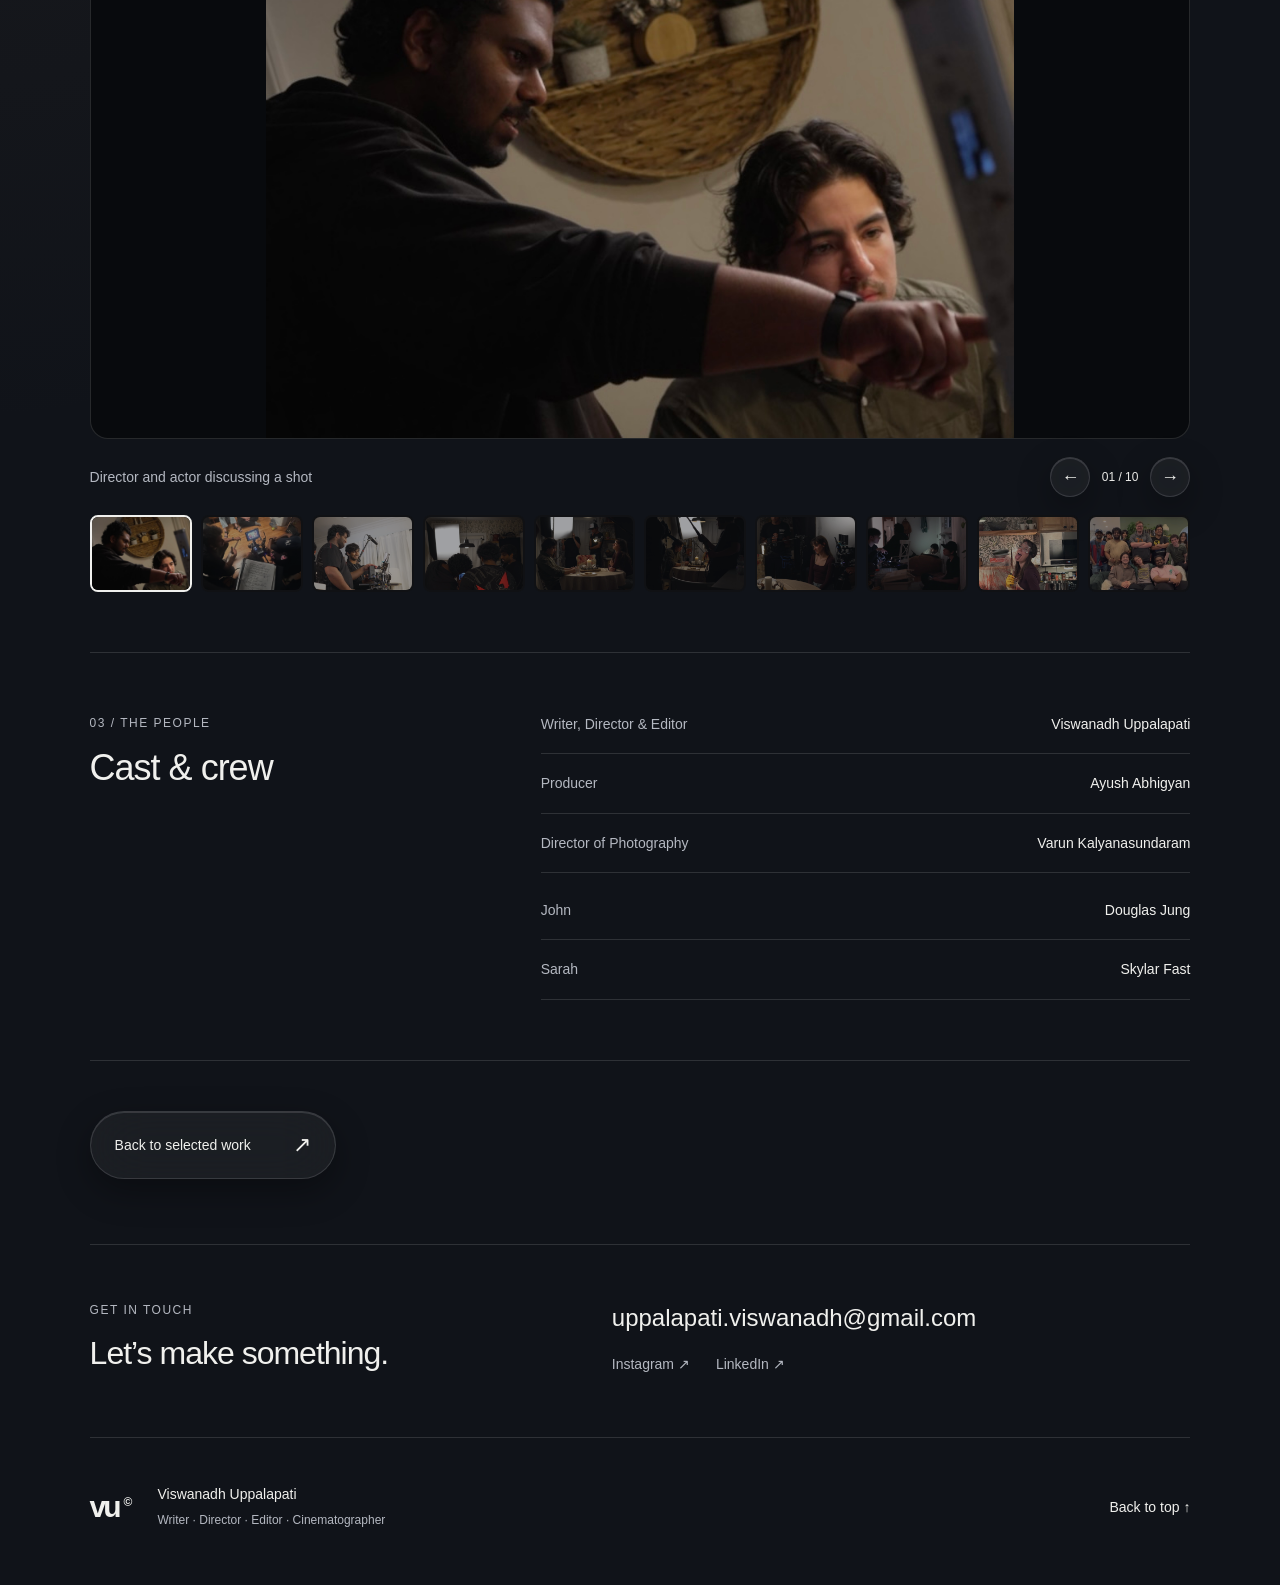
==== commit d6dd2f12: "Group social profile icons beside the portfolio logo" ====
--- a/slow-boil.html
+++ b/slow-boil.html
@@ -1,5 +1,5 @@
 <!doctype html>
-<html lang="en"><head><meta charset="UTF-8"><meta name="viewport" content="width=device-width, initial-scale=1"><meta name="theme-color" content="#11151d"><title>Slow Boil — A film by Viswanadh Uppalapati</title><meta name="description" content="Slow Boil. Written, directed and edited by Viswanadh Uppalapati. Film credits, posters and behind the scenes."><link rel="icon" href="favicon.svg"><link rel="stylesheet" href="style.css"><link rel="stylesheet" href="slow-boil.css"></head><body class="film-page"><a class="skip" href="#main">Skip to content</a><header class="nav glass"><a class="monogram" href="index.html" aria-label="Portfolio home">vu<span>©</span></a><nav aria-label="Main navigation"><a href="index.html#work">All work</a><a href="#credits">Credits</a><a href="#contact">Contact</a></nav><div class="nav-socials" aria-label="Social profiles"><a href="https://www.instagram.com/viiswaaa/" target="_blank" rel="noopener noreferrer" aria-label="Instagram (opens in new tab)" title="Instagram"><svg viewBox="0 0 24 24" aria-hidden="true" fill="none" stroke="currentColor" stroke-width="1.7"><rect x="3" y="3" width="18" height="18" rx="5"/><circle cx="12" cy="12" r="4"/><circle cx="17.5" cy="6.5" r="1" fill="currentColor" stroke="none"/></svg></a><a href="https://www.linkedin.com/in/viswanadh-uppalapati-5238a0225/" target="_blank" rel="noopener noreferrer" aria-label="LinkedIn (opens in new tab)" title="LinkedIn"><svg viewBox="0 0 24 24" aria-hidden="true" fill="currentColor"><path d="M5.2 3a2.2 2.2 0 1 0 0 4.4 2.2 2.2 0 0 0 0-4.4ZM3.4 9h3.6v12H3.4V9Zm6 0h3.4v1.6c.6-1.1 1.8-1.9 3.5-1.9 3.7 0 4.3 2.4 4.3 5.5V21H17v-6c0-1.5 0-3.2-2-3.2s-2.2 1.5-2.2 3.1V21H9.4V9Z"/></svg></a><a href="https://www.imdb.com/name/nm18552574/" target="_blank" rel="noopener noreferrer" aria-label="IMDb (opens in new tab)" title="IMDb"><svg viewBox="0 0 40 24" style="width:30px;height:20px" aria-hidden="true"><rect x="1" y="1" width="38" height="22" rx="4" fill="currentColor"/><text x="20" y="16.5" text-anchor="middle" font-family="Arial,Helvetica,sans-serif" font-size="13" font-weight="900" fill="var(--bg)">IMDb</text></svg></a></div><button id="theme" class="theme" aria-label="Switch to light appearance" title="Switch appearance">◐</button></header>
+<html lang="en"><head><meta charset="UTF-8"><meta name="viewport" content="width=device-width, initial-scale=1"><meta name="theme-color" content="#11151d"><title>Slow Boil — A film by Viswanadh Uppalapati</title><meta name="description" content="Slow Boil. Written, directed and edited by Viswanadh Uppalapati. Film credits, posters and behind the scenes."><link rel="icon" href="favicon.svg"><link rel="stylesheet" href="style.css"><link rel="stylesheet" href="slow-boil.css"></head><body class="film-page"><a class="skip" href="#main">Skip to content</a><header class="nav glass"><div class="nav-brand"><a class="monogram" href="index.html" aria-label="Portfolio home">vu<span>©</span></a><div class="nav-socials" aria-label="Social profiles"><a href="https://www.instagram.com/viiswaaa/" target="_blank" rel="noopener noreferrer" aria-label="Instagram (opens in new tab)" title="Instagram"><svg viewBox="0 0 24 24" aria-hidden="true" fill="none" stroke="currentColor" stroke-width="1.7"><rect x="3" y="3" width="18" height="18" rx="5"/><circle cx="12" cy="12" r="4"/><circle cx="17.5" cy="6.5" r="1" fill="currentColor" stroke="none"/></svg></a><a href="https://www.linkedin.com/in/viswanadh-uppalapati-5238a0225/" target="_blank" rel="noopener noreferrer" aria-label="LinkedIn (opens in new tab)" title="LinkedIn"><svg viewBox="0 0 24 24" aria-hidden="true" fill="currentColor"><path d="M5.2 3a2.2 2.2 0 1 0 0 4.4 2.2 2.2 0 0 0 0-4.4ZM3.4 9h3.6v12H3.4V9Zm6 0h3.4v1.6c.6-1.1 1.8-1.9 3.5-1.9 3.7 0 4.3 2.4 4.3 5.5V21H17v-6c0-1.5 0-3.2-2-3.2s-2.2 1.5-2.2 3.1V21H9.4V9Z"/></svg></a><a href="https://www.imdb.com/name/nm18552574/" target="_blank" rel="noopener noreferrer" aria-label="IMDb (opens in new tab)" title="IMDb"><svg viewBox="0 0 40 24" style="width:30px;height:20px" aria-hidden="true"><rect x="1" y="1" width="38" height="22" rx="4" fill="currentColor"/><text x="20" y="16.5" text-anchor="middle" font-family="Arial,Helvetica,sans-serif" font-size="13" font-weight="900" fill="var(--bg)">IMDb</text></svg></a></div></div><nav aria-label="Main navigation"><a href="index.html#work">All work</a><a href="#credits">Credits</a><a href="#contact">Contact</a></nav><button id="theme" class="theme" aria-label="Switch to light appearance" title="Switch appearance">◐</button></header>
 <main id="main"><section class="detail-hero"><div class="detail-kicker"><a href="index.html#work">← Selected work</a><span>SHORT FILM</span></div><div class="detail-title"><span class="slow-photo" aria-hidden="true"><img src="assets/slow-boil-still.png" alt="" fetchpriority="high"></span><p>A FILM BY VISWANADH UPPALAPATI</p><h1>SLOW<br><em>BOIL<span>.</span></em></h1><div class="detail-byline"><span>Written, directed &amp; edited by<br><strong>Viswanadh Uppalapati</strong></span><span>Shot on<br><strong>RED KOMODO</strong></span></div><a class="detail-watch watch-button glass" href="#watch">▶ Watch the film</a></div></section>
 <nav class="detail-nav" aria-label="Film sections"><a href="#watch">Watch</a><a href="#posters">Posters</a><a href="#bts">Behind the scenes</a><a href="#credits">Cast &amp; crew</a></nav>
 <section id="watch" class="watch-section">
--- a/style.css
+++ b/style.css
@@ -28,4 +28,4 @@
 @media(max-width:700px){.two-still{object-position:68% center;-webkit-mask-image:linear-gradient(to right,transparent 0%,rgba(0,0,0,.35) 30%,#000 70%);mask-image:linear-gradient(to right,transparent 0%,rgba(0,0,0,.35) 30%,#000 70%)}.stack-card.two .stack-title{font-size:clamp(34px,8.5vw,58px)}}
 
 /* Compact social links in the glass navigation. */
-.nav{width:min(620px,calc(100% - 36px));gap:14px}.nav-socials{display:flex;align-items:center;gap:4px}.nav-socials a{display:grid;place-items:center;width:36px;height:36px;border-radius:50%}.nav-socials a:hover{background:var(--glass);opacity:1}.nav-socials svg{display:block;width:19px;height:19px}.nav .theme{flex-shrink:0}@media(max-width:420px){.nav{top:14px;height:auto;min-height:88px;padding:10px 16px;display:grid;grid-template-columns:1fr auto auto;gap:4px 12px;border-radius:26px}.nav nav{grid-column:1/-1;grid-row:2;justify-content:center;gap:30px;padding:5px 0}.nav-socials{grid-column:2;grid-row:1}.nav .theme{grid-column:3;grid-row:1}.nav .monogram{grid-column:1;grid-row:1}}
+.nav{width:min(620px,calc(100% - 36px));gap:14px}.nav-socials{display:flex;align-items:center;gap:4px}.nav-socials a{display:grid;place-items:center;width:36px;height:36px;border-radius:50%}.nav-socials a:hover{background:var(--glass);opacity:1}.nav-socials svg{display:block;width:19px;height:19px}.nav .theme{flex-shrink:0}@media(max-width:540px){.nav{top:14px;height:auto;min-height:88px;padding:10px 16px;display:grid;grid-template-columns:1fr auto auto;gap:4px 12px;border-radius:26px}.nav nav{grid-column:1/-1;grid-row:2;justify-content:center;gap:30px;padding:5px 0}.nav-socials{grid-column:2;grid-row:1}.nav .theme{grid-column:3;grid-row:1}.nav .monogram{grid-column:1;grid-row:1}}
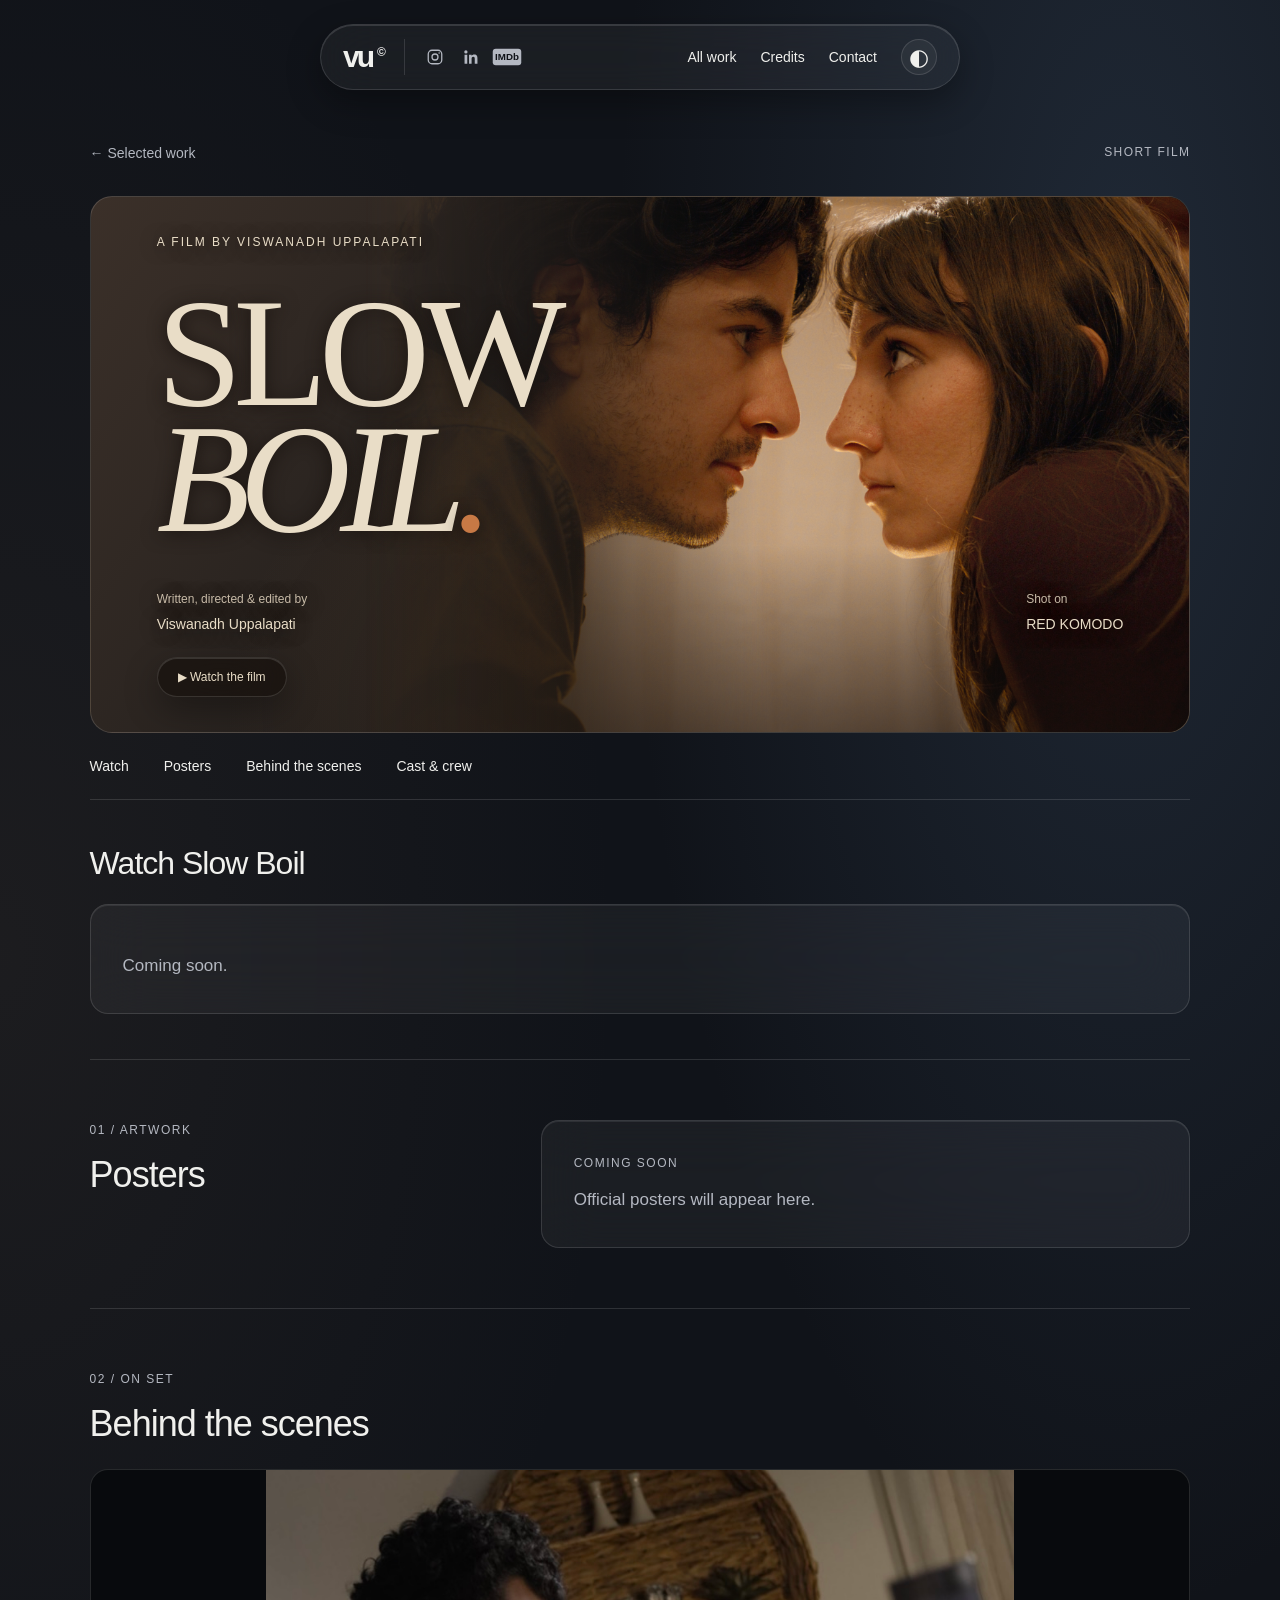
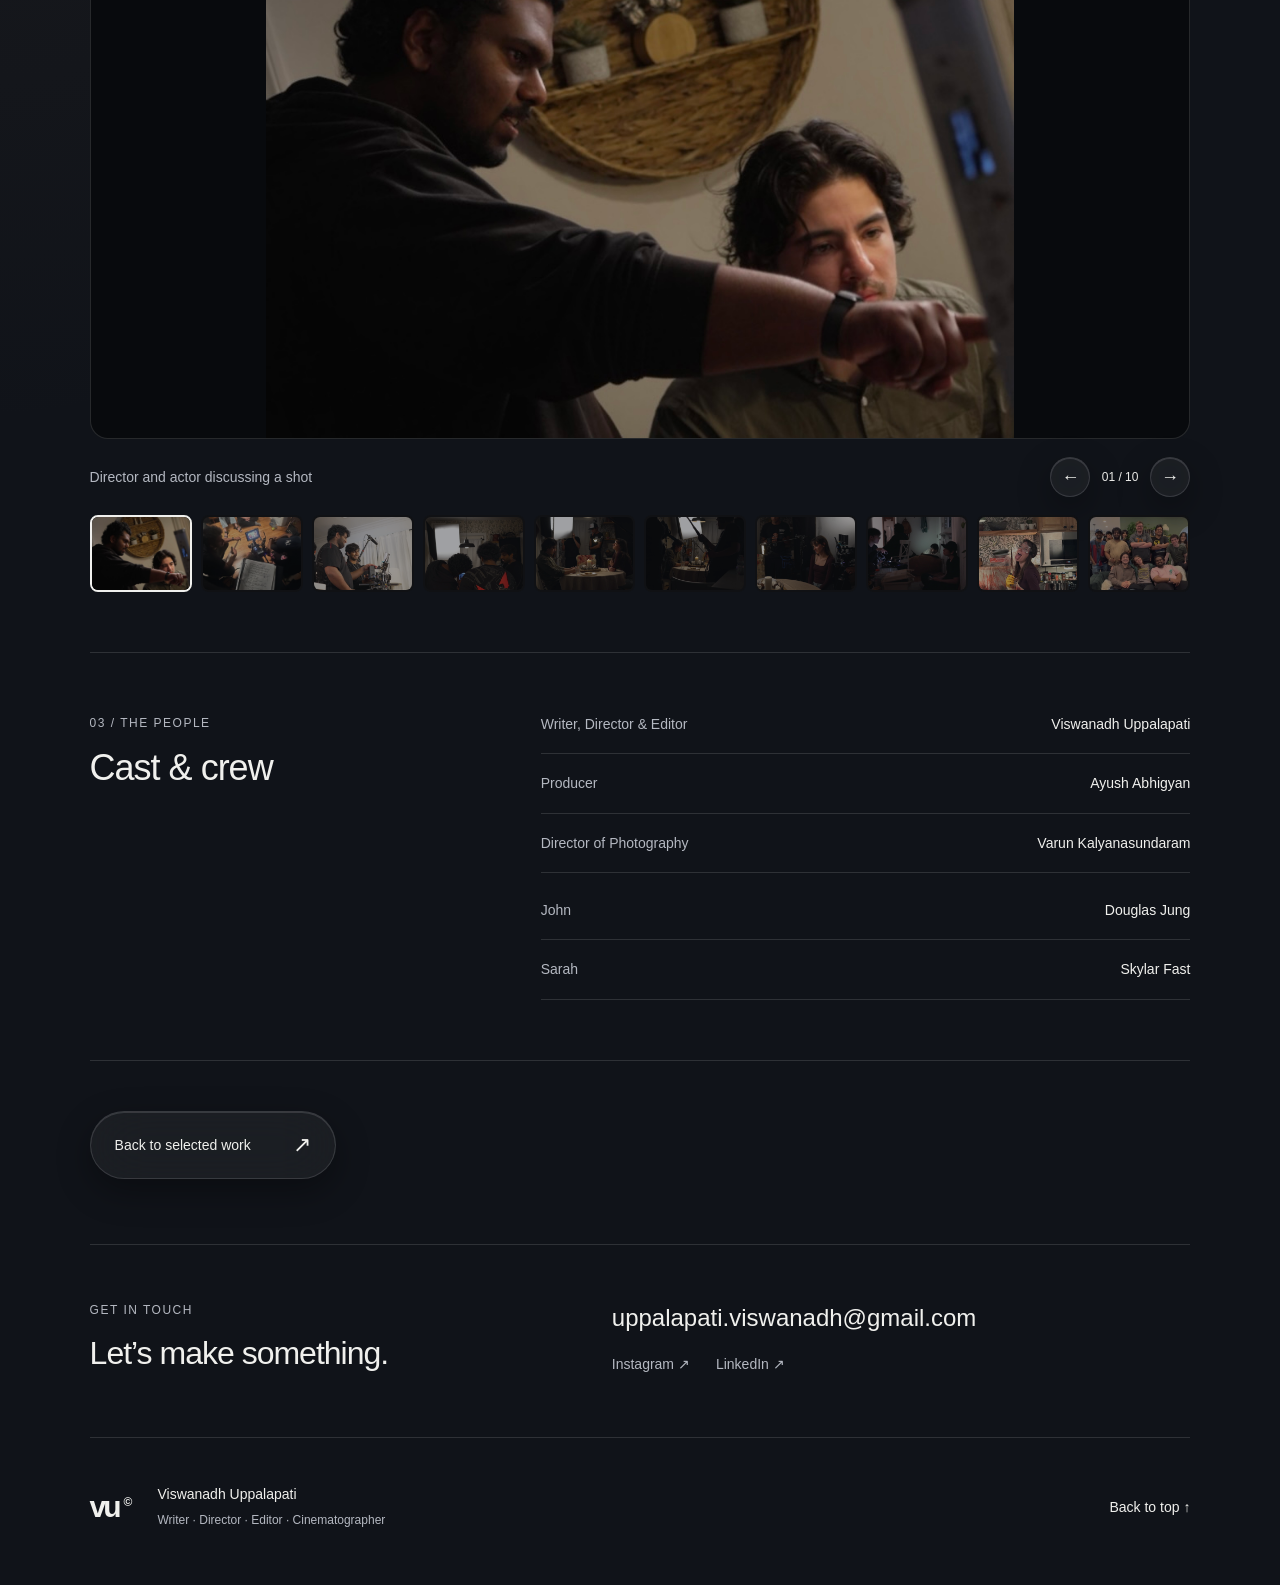
==== commit 419be1a3: "Refresh navigation stylesheet to avoid stale layout" ====
--- a/slow-boil.html
+++ b/slow-boil.html
@@ -1,5 +1,5 @@
 <!doctype html>
-<html lang="en"><head><meta charset="UTF-8"><meta name="viewport" content="width=device-width, initial-scale=1"><meta name="theme-color" content="#11151d"><title>Slow Boil — A film by Viswanadh Uppalapati</title><meta name="description" content="Slow Boil. Written, directed and edited by Viswanadh Uppalapati. Film credits, posters and behind the scenes."><link rel="icon" href="favicon.svg"><link rel="stylesheet" href="style.css"><link rel="stylesheet" href="slow-boil.css"></head><body class="film-page"><a class="skip" href="#main">Skip to content</a><header class="nav glass"><div class="nav-brand"><a class="monogram" href="index.html" aria-label="Portfolio home">vu<span>©</span></a><div class="nav-socials" aria-label="Social profiles"><a href="https://www.instagram.com/viiswaaa/" target="_blank" rel="noopener noreferrer" aria-label="Instagram (opens in new tab)" title="Instagram"><svg viewBox="0 0 24 24" aria-hidden="true" fill="none" stroke="currentColor" stroke-width="1.7"><rect x="3" y="3" width="18" height="18" rx="5"/><circle cx="12" cy="12" r="4"/><circle cx="17.5" cy="6.5" r="1" fill="currentColor" stroke="none"/></svg></a><a href="https://www.linkedin.com/in/viswanadh-uppalapati-5238a0225/" target="_blank" rel="noopener noreferrer" aria-label="LinkedIn (opens in new tab)" title="LinkedIn"><svg viewBox="0 0 24 24" aria-hidden="true" fill="currentColor"><path d="M5.2 3a2.2 2.2 0 1 0 0 4.4 2.2 2.2 0 0 0 0-4.4ZM3.4 9h3.6v12H3.4V9Zm6 0h3.4v1.6c.6-1.1 1.8-1.9 3.5-1.9 3.7 0 4.3 2.4 4.3 5.5V21H17v-6c0-1.5 0-3.2-2-3.2s-2.2 1.5-2.2 3.1V21H9.4V9Z"/></svg></a><a href="https://www.imdb.com/name/nm18552574/" target="_blank" rel="noopener noreferrer" aria-label="IMDb (opens in new tab)" title="IMDb"><svg viewBox="0 0 40 24" style="width:30px;height:20px" aria-hidden="true"><rect x="1" y="1" width="38" height="22" rx="4" fill="currentColor"/><text x="20" y="16.5" text-anchor="middle" font-family="Arial,Helvetica,sans-serif" font-size="13" font-weight="900" fill="var(--bg)">IMDb</text></svg></a></div></div><nav aria-label="Main navigation"><a href="index.html#work">All work</a><a href="#credits">Credits</a><a href="#contact">Contact</a></nav><button id="theme" class="theme" aria-label="Switch to light appearance" title="Switch appearance">◐</button></header>
+<html lang="en"><head><meta charset="UTF-8"><meta name="viewport" content="width=device-width, initial-scale=1"><meta name="theme-color" content="#11151d"><title>Slow Boil — A film by Viswanadh Uppalapati</title><meta name="description" content="Slow Boil. Written, directed and edited by Viswanadh Uppalapati. Film credits, posters and behind the scenes."><link rel="icon" href="favicon.svg"><link rel="stylesheet" href="style.css?v=nav-20260929-2"><link rel="stylesheet" href="slow-boil.css"></head><body class="film-page"><a class="skip" href="#main">Skip to content</a><header class="nav glass"><div class="nav-brand"><a class="monogram" href="index.html" aria-label="Portfolio home">vu<span>©</span></a><div class="nav-socials" aria-label="Social profiles"><a href="https://www.instagram.com/viiswaaa/" target="_blank" rel="noopener noreferrer" aria-label="Instagram (opens in new tab)" title="Instagram"><svg viewBox="0 0 24 24" aria-hidden="true" fill="none" stroke="currentColor" stroke-width="1.7"><rect x="3" y="3" width="18" height="18" rx="5"/><circle cx="12" cy="12" r="4"/><circle cx="17.5" cy="6.5" r="1" fill="currentColor" stroke="none"/></svg></a><a href="https://www.linkedin.com/in/viswanadh-uppalapati-5238a0225/" target="_blank" rel="noopener noreferrer" aria-label="LinkedIn (opens in new tab)" title="LinkedIn"><svg viewBox="0 0 24 24" aria-hidden="true" fill="currentColor"><path d="M5.2 3a2.2 2.2 0 1 0 0 4.4 2.2 2.2 0 0 0 0-4.4ZM3.4 9h3.6v12H3.4V9Zm6 0h3.4v1.6c.6-1.1 1.8-1.9 3.5-1.9 3.7 0 4.3 2.4 4.3 5.5V21H17v-6c0-1.5 0-3.2-2-3.2s-2.2 1.5-2.2 3.1V21H9.4V9Z"/></svg></a><a href="https://www.imdb.com/name/nm18552574/" target="_blank" rel="noopener noreferrer" aria-label="IMDb (opens in new tab)" title="IMDb"><svg viewBox="0 0 40 24" style="width:30px;height:20px" aria-hidden="true"><rect x="1" y="1" width="38" height="22" rx="4" fill="currentColor"/><text x="20" y="16.5" text-anchor="middle" font-family="Arial,Helvetica,sans-serif" font-size="13" font-weight="900" fill="var(--bg)">IMDb</text></svg></a></div></div><nav aria-label="Main navigation"><a href="index.html#work">All work</a><a href="#credits">Credits</a><a href="#contact">Contact</a></nav><button id="theme" class="theme" aria-label="Switch to light appearance" title="Switch appearance">◐</button></header>
 <main id="main"><section class="detail-hero"><div class="detail-kicker"><a href="index.html#work">← Selected work</a><span>SHORT FILM</span></div><div class="detail-title"><span class="slow-photo" aria-hidden="true"><img src="assets/slow-boil-still.png" alt="" fetchpriority="high"></span><p>A FILM BY VISWANADH UPPALAPATI</p><h1>SLOW<br><em>BOIL<span>.</span></em></h1><div class="detail-byline"><span>Written, directed &amp; edited by<br><strong>Viswanadh Uppalapati</strong></span><span>Shot on<br><strong>RED KOMODO</strong></span></div><a class="detail-watch watch-button glass" href="#watch">▶ Watch the film</a></div></section>
 <nav class="detail-nav" aria-label="Film sections"><a href="#watch">Watch</a><a href="#posters">Posters</a><a href="#bts">Behind the scenes</a><a href="#credits">Cast &amp; crew</a></nav>
 <section id="watch" class="watch-section">
--- a/style.css
+++ b/style.css
@@ -27,5 +27,14 @@
 .stack-card.two .layer-label{background:linear-gradient(180deg,#1d171c60,transparent)}
 @media(max-width:700px){.two-still{object-position:68% center;-webkit-mask-image:linear-gradient(to right,transparent 0%,rgba(0,0,0,.35) 30%,#000 70%);mask-image:linear-gradient(to right,transparent 0%,rgba(0,0,0,.35) 30%,#000 70%)}.stack-card.two .stack-title{font-size:clamp(34px,8.5vw,58px)}}
 
-/* Compact social links in the glass navigation. */
-.nav{width:min(620px,calc(100% - 36px));gap:14px}.nav-socials{display:flex;align-items:center;gap:4px}.nav-socials a{display:grid;place-items:center;width:36px;height:36px;border-radius:50%}.nav-socials a:hover{background:var(--glass);opacity:1}.nav-socials svg{display:block;width:19px;height:19px}.nav .theme{flex-shrink:0}@media(max-width:540px){.nav{top:14px;height:auto;min-height:88px;padding:10px 16px;display:grid;grid-template-columns:1fr auto auto;gap:4px 12px;border-radius:26px}.nav nav{grid-column:1/-1;grid-row:2;justify-content:center;gap:30px;padding:5px 0}.nav-socials{grid-column:2;grid-row:1}.nav .theme{grid-column:3;grid-row:1}.nav .monogram{grid-column:1;grid-row:1}}
+/* Navigation: brand and social profiles aligned together. */
+.nav{width:min(640px,calc(100% - 32px));height:66px;padding:0 22px;gap:24px}
+.nav-brand{display:flex;align-items:center;gap:18px;flex-shrink:0}
+.nav-brand .monogram{display:block;flex-shrink:0;line-height:1}
+.nav-socials{display:flex;align-items:center;gap:4px;padding-left:14px;border-left:1px solid var(--line)}
+.nav-socials a{display:grid;place-items:center;width:32px;height:36px;border-radius:10px;color:var(--muted)}
+.nav-socials a:hover{color:var(--ink);background:var(--glass);opacity:1}
+.nav-socials svg{display:block;width:18px;height:18px}
+.nav nav{gap:24px;margin-left:auto;white-space:nowrap}
+.nav .theme{flex-shrink:0}
+@media(max-width:580px){.nav{top:14px;height:auto;padding:14px 18px;display:grid;grid-template-columns:1fr auto;gap:12px;border-radius:26px}.nav-brand{grid-column:1;grid-row:1;gap:14px}.nav .theme{grid-column:2;grid-row:1}.nav nav{grid-column:1/-1;grid-row:2;justify-content:center;gap:30px;margin:0;padding-top:10px;border-top:1px solid var(--line)}}
